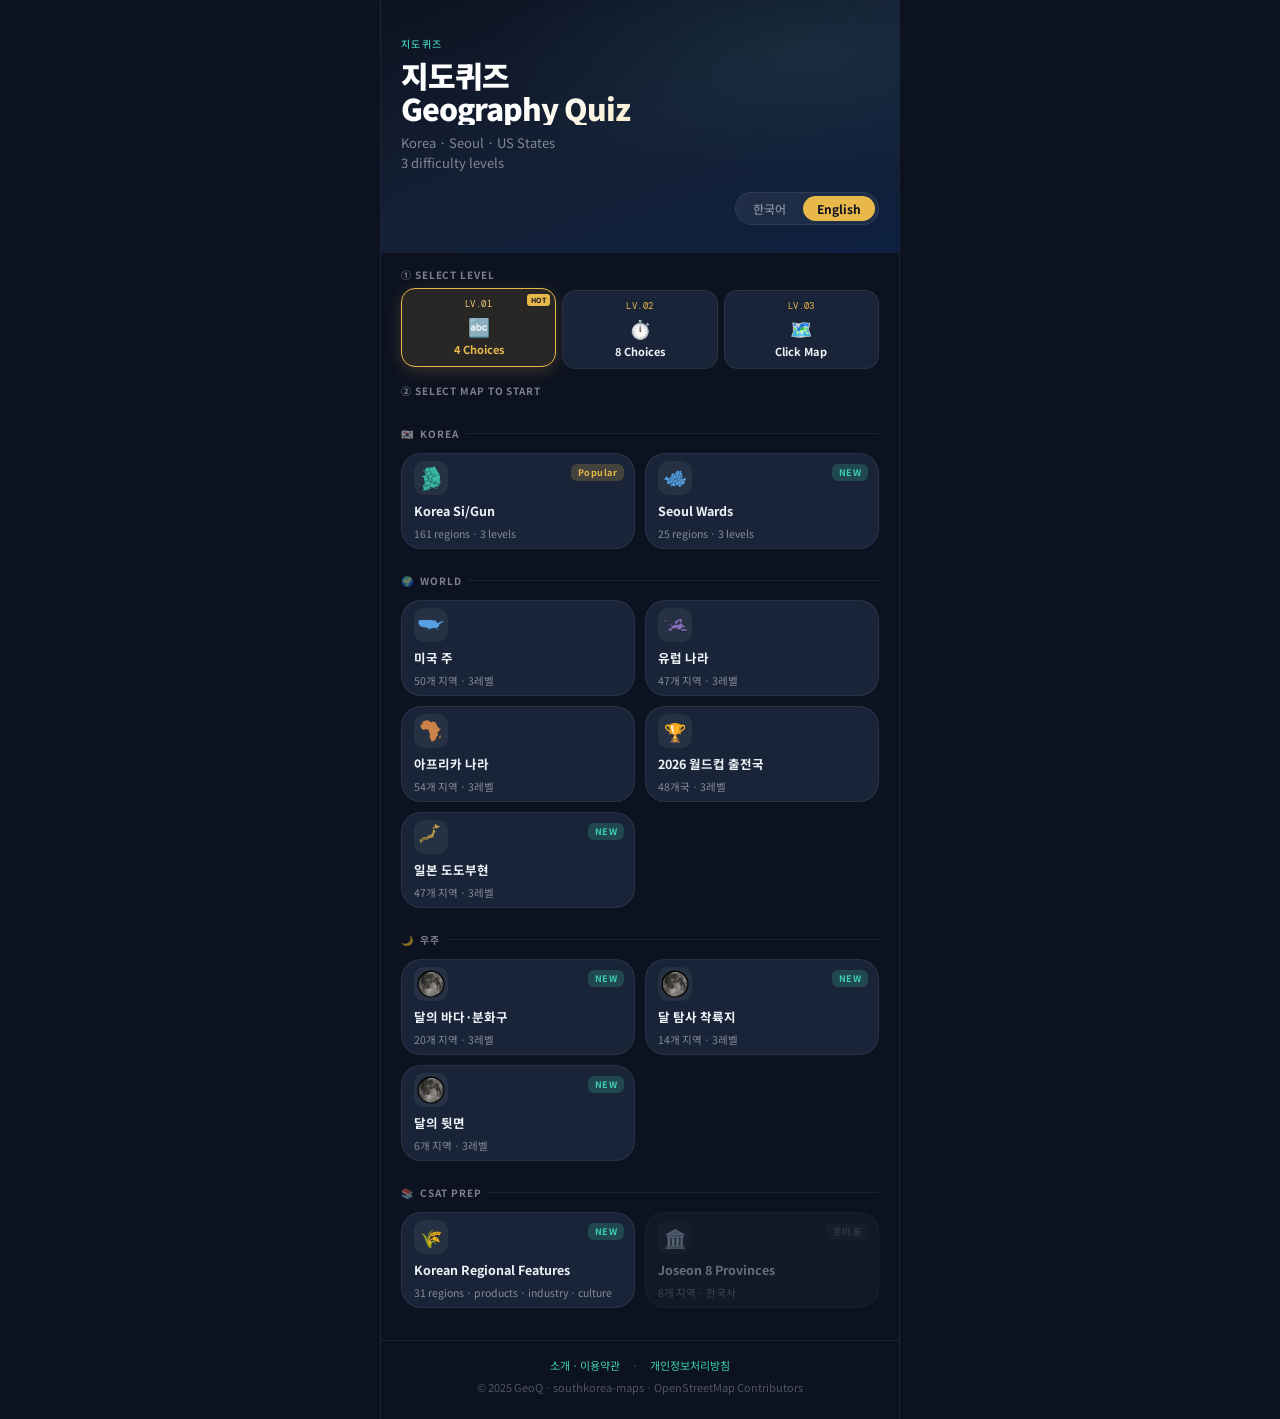
==== index.html @ abab2fe8 "달 뒷면 퀴즈 신규 추가 - NASA LRO 뒷면 정투영 사진(public domain, 180°E 중심) 배경 사용 - 창어 4호·6호 착륙지(뒷면 유일한 성공 착륙 임무) + " ====
<!DOCTYPE html>
<html lang="ko">
<head>
<meta charset="UTF-8">
<!-- Google tag (gtag.js) -->
<script async src="https://www.googletagmanager.com/gtag/js?id=G-GHNJJFEVBD"></script>
<script>
  window.dataLayer = window.dataLayer || [];
  function gtag(){dataLayer.push(arguments);}
  gtag('js', new Date());
  gtag('config', 'G-GHNJJFEVBD');
</script>
<meta name="google-adsense-account" content="ca-pub-9931225061186683">
<meta name="viewport" content="width=device-width,initial-scale=1.0">
<title>지도퀴즈 | 전국 시군·서울·미국·유럽·아프리카</title>
<meta name="description" content="지도 클릭으로 배우는 무료 지리 퀴즈 게임. 수능 한국지리·세계지리 대비, 전국 161개 시군구, 서울 25개 구, 미국 50개 주, 유럽·아프리카 국가를 3가지 레벨로 도전하세요.">
<meta name="keywords" content="지리 퀴즈, 지도 퀴즈, 수능 지리, 한국지리 퀴즈, 세계지리 퀴즈, 시군구 퀴즈, 시군구 위치, 서울 구 퀴즈, 미국 주 퀴즈, 유럽 나라 퀴즈, 아프리카 퀴즈, 지도 게임, 지리 공부, 무료 지리 게임, geography quiz, Korea map quiz, GeoQ">
<meta name="robots" content="index,follow">
<meta name="author" content="GeoQ">
<meta name="theme-color" content="#E8B84B">
<!-- Canonical & hreflang -->
<link rel="canonical" href="https://korean-cityquiz01.pages.dev/">
<link rel="alternate" hreflang="ko" href="https://korean-cityquiz01.pages.dev/">
<link rel="alternate" hreflang="en" href="https://korean-cityquiz01.pages.dev/?lang=en">
<link rel="alternate" hreflang="x-default" href="https://korean-cityquiz01.pages.dev/">
<!-- Open Graph -->
<meta property="og:type" content="website">
<meta property="og:site_name" content="GeoQ">
<meta property="og:title" content="지도퀴즈">
<meta property="og:description" content="수능 지리 대비 무료 지도 퀴즈! 전국 시군구·서울·미국·유럽·아프리카 3가지 레벨. 지도를 클릭하며 재미있게 공부하세요.">
<meta property="og:url" content="https://korean-cityquiz01.pages.dev/">
<meta property="og:image" content="https://korean-cityquiz01.pages.dev/img/og.svg">
<meta property="og:image:width" content="1200">
<meta property="og:image:height" content="630">
<meta property="og:locale" content="ko_KR">
<meta property="og:locale:alternate" content="en_US">
<!-- Twitter Card -->
<meta name="twitter:card" content="summary_large_image">
<meta name="twitter:title" content="지도퀴즈">
<meta name="twitter:description" content="수능 지리 대비 무료 지도 퀴즈! 시군구·서울·미국·유럽·아프리카. 지도 클릭으로 재미있게 공부 🗺️">
<meta name="twitter:image" content="https://korean-cityquiz01.pages.dev/img/og.svg">
<!-- PWA -->
<link rel="manifest" href="/manifest.json">
<link rel="icon" href="/favicon.svg" type="image/svg+xml">
<link rel="apple-touch-icon" href="/img/apple-touch-icon.png">
<!-- Structured Data -->
<script type="application/ld+json">
{
  "@context": "https://schema.org",
  "@type": "WebApplication",
  "name": "지도퀴즈",
  "alternateName": "지오큐",
  "description": "지도를 보며 재미있게 배우는 무료 지리 퀴즈. 전국 161개 시군, 서울 25개 구, 미국 50개 주, 유럽·아프리카 국가를 3가지 레벨로 도전하세요.",
  "url": "https://korean-cityquiz01.pages.dev",
  "applicationCategory": "EducationalApplication",
  "genre": "Geography Quiz",
  "operatingSystem": "All",
  "browserRequirements": "Requires JavaScript",
  "inLanguage": ["ko", "en"],
  "isAccessibleForFree": true,
  "offers": {
    "@type": "Offer",
    "price": "0",
    "priceCurrency": "KRW"
  },
  "author": {
    "@type": "Organization",
    "name": "GeoQ",
    "url": "https://korean-cityquiz01.pages.dev"
  },
  "featureList": [
    "전국 161개 시군 지리 퀴즈",
    "서울 25개 자치구 퀴즈",
    "미국 50개 주 퀴즈",
    "유럽 47개국 퀴즈",
    "아프리카 54개국 퀴즈",
    "3가지 난이도",
    "한국어·영어 지원"
  ]
}
</script>
<script type="application/ld+json">
{
  "@context": "https://schema.org",
  "@type": "FAQPage",
  "mainEntity": [
    {
      "@type": "Question",
      "name": "GeoQ 지리 퀴즈는 무료인가요?",
      "acceptedAnswer": {"@type":"Answer","text":"네, 완전 무료입니다. 회원가입 없이 바로 플레이할 수 있습니다."}
    },
    {
      "@type": "Question",
      "name": "수능 지리 공부에 도움이 되나요?",
      "acceptedAnswer": {"@type":"Answer","text":"네, 전국 시군구 위치, 한국 지역 특성(특산물·산업·문화), 조선 팔도 등 수능 한국지리·세계지리 출제 범위를 퀴즈로 학습할 수 있습니다."}
    },
    {
      "@type": "Question",
      "name": "어떤 지도 퀴즈가 있나요?",
      "acceptedAnswer": {"@type":"Answer","text":"전국 161개 시군구, 서울 25개 자치구, 미국 50개 주, 유럽 47개국, 아프리카 54개국, 2026 FIFA 월드컵 48개국, 일본 47개 도도부현 퀴즈가 있습니다."}
    },
    {
      "@type": "Question",
      "name": "난이도는 어떻게 되나요?",
      "acceptedAnswer": {"@type":"Answer","text":"3가지 레벨이 있습니다. LV1은 보기 4개 선택, LV2는 보기 8개+15초 제한, LV3는 지도를 직접 클릭하는 방식입니다."}
    }
  ]
}
</script>
<link rel="preconnect" href="https://fonts.googleapis.com">
<link rel="preconnect" href="https://fonts.gstatic.com" crossorigin>
<link rel="stylesheet" href="/css/style.css">
<script async src="https://pagead2.googlesyndication.com/pagead/js/adsbygoogle.js?client=ca-pub-9931225061186683" crossorigin="anonymous"></script>
</head>
<body>
<div class="page">

<!-- 히어로 -->
<div class="home-hero">
  <div class="home-hero__eyebrow">지도퀴즈</div>
  <h1 class="home-hero__title" id="ht">지도로 배우는<br>지리 퀴즈</h1>
  <p class="home-hero__sub" id="hs">전국 시군 · 서울 구 · 미국 주<br>3가지 레벨로 도전하세요</p>
  <div class="lang-row">
    <span style="font-size:12px;color:var(--hint);" id="total-plays"></span>
    <div class="lang-toggle">
      <button id="btn-ko" class="active" onclick="setLang('ko')">한국어</button>
      <button id="btn-en" onclick="setLang('en')">English</button>
    </div>
  </div>
</div>

<!-- ① 레벨 선택 (클릭만, 이동 없음) -->
<div class="level-section-label" id="lv-guide">① 레벨 선택</div>
<div class="level-row">
  <div class="level-card hot selected" id="lc1" onclick="selectLevel(1)">
    <div class="level-card__num">LV.01</div>
    <span class="level-card__icon">🔤</span>
    <div class="level-card__name" id="lv1n">보기 4개</div>
  </div>
  <div class="level-card" id="lc2" onclick="selectLevel(2)">
    <div class="level-card__num">LV.02</div>
    <span class="level-card__icon">⏱️</span>
    <div class="level-card__name" id="lv2n">보기 8개</div>
  </div>
  <div class="level-card" id="lc3" onclick="selectLevel(3)">
    <div class="level-card__num">LV.03</div>
    <span class="level-card__icon">🗺️</span>
    <div class="level-card__name" id="lv3n">지도 클릭</div>
  </div>
</div>

<!-- ② 지도 선택 → 바로 시작 -->
<div class="level-section-label" id="map-guide">② 지도 선택 후 시작</div>

<!-- 한국 -->
<div class="home-section">
  <div class="home-section-label">🇰🇷 <span id="sec-ko">한국</span></div>
  <div class="map-grid">
    <div class="map-card" onclick="goQuiz('korea-sigungoo')">
      <div class="map-card__icon" style="padding:3px;">
        <img src="/img/icon-korea.svg" alt="한국 지도" style="width:100%;height:100%;object-fit:contain;">
      </div>
      <div class="map-card__name" id="mn-ks">전국 시군</div>
      <div class="map-card__meta" id="mc-ks">161개 지역 · 3레벨</div>
      <span class="map-card__badge badge-gold" id="mb-ks">인기</span>
    </div>
    <div class="map-card" onclick="goQuiz('korea-seoul')">
      <div class="map-card__icon" style="padding:3px;">
        <img src="/img/icon-seoul.svg" alt="서울 지도" style="width:100%;height:100%;object-fit:contain;">
      </div>
      <div class="map-card__name" id="mn-se">서울 구</div>
      <div class="map-card__meta" id="mc-se">25개 지역 · 3레벨</div>
      <span class="map-card__badge badge-new" id="mb-se">NEW</span>
    </div>
  </div>
</div>

<!-- 세계 -->
<div class="home-section">
  <div class="home-section-label">🌍 <span id="sec-wl">세계</span></div>
  <div class="map-grid">
    <div class="map-card" onclick="goQuiz('us-states')">
      <div class="map-card__icon" style="padding:3px;">
        <img src="/img/icon-us.svg" alt="미국 지도" style="width:100%;height:100%;object-fit:contain;">
      </div>
      <div class="map-card__name" id="mn-us">미국 주</div>
      <div class="map-card__meta" id="mc-us">50개 지역 · 3레벨</div>
    </div>
    <div class="map-card" onclick="goQuiz('europe')">
      <div class="map-card__icon" style="padding:3px;">
        <img src="/img/icon-europe.svg" alt="유럽 지도" style="width:100%;height:100%;object-fit:contain;">
      </div>
      <div class="map-card__name" id="mn-eu">유럽 나라</div>
      <div class="map-card__meta" id="mc-eu">47개 지역 · 3레벨</div>
    </div>
    <div class="map-card" onclick="goQuiz('africa')">
      <div class="map-card__icon" style="padding:3px;">
        <img src="/img/icon-africa.svg" alt="아프리카 지도" style="width:100%;height:100%;object-fit:contain;">
      </div>
      <div class="map-card__name" id="mn-af">아프리카 나라</div>
      <div class="map-card__meta" id="mc-af">54개 지역 · 3레벨</div>
    </div>
    <div class="map-card" onclick="goQuiz('worldcup2026')">
      <div class="map-card__icon">🏆</div>
      <div class="map-card__name" id="mn-wc">2026 월드컵 출전국</div>
      <div class="map-card__meta" id="mc-wc">48개국 · 3레벨</div>
    </div>
    <div class="map-card" onclick="goQuiz('japan')">
      <div class="map-card__icon" style="padding:3px;">
        <img src="/img/icon-japan.svg" alt="일본 지도" style="width:100%;height:100%;object-fit:contain;">
      </div>
      <div class="map-card__name" id="mn-jp">일본 도도부현</div>
      <div class="map-card__meta" id="mc-jp">47개 지역 · 3레벨</div>
      <span class="map-card__badge badge-new" id="mb-jp">NEW</span>
    </div>
  </div>
</div>

<!-- 우주 -->
<div class="home-section">
  <div class="home-section-label">🌙 <span id="sec-sp">우주</span></div>
  <div class="map-grid">
    <div class="map-card" onclick="goQuiz('moon')">
      <div class="map-card__icon" style="padding:3px;">
        <img src="/img/icon-moon.svg" alt="달 지도" style="width:100%;height:100%;object-fit:contain;">
      </div>
      <div class="map-card__name" id="mn-mo">달의 바다·분화구</div>
      <div class="map-card__meta" id="mc-mo">20개 지역 · 3레벨</div>
      <span class="map-card__badge badge-new" id="mb-mo">NEW</span>
    </div>
    <div class="map-card" onclick="goQuiz('moon-landing')">
      <div class="map-card__icon" style="padding:3px;">
        <img src="/img/icon-moon.svg" alt="달 착륙지" style="width:100%;height:100%;object-fit:contain;">
      </div>
      <div class="map-card__name" id="mn-ml">달 탐사 착륙지</div>
      <div class="map-card__meta" id="mc-ml">14개 지역 · 3레벨</div>
      <span class="map-card__badge badge-new" id="mb-ml">NEW</span>
    </div>
    <div class="map-card" onclick="goQuiz('moon-farside')">
      <div class="map-card__icon" style="padding:3px;">
        <img src="/img/icon-moon.svg" alt="달 뒷면" style="width:100%;height:100%;object-fit:contain;">
      </div>
      <div class="map-card__name" id="mn-mf">달의 뒷면</div>
      <div class="map-card__meta" id="mc-mf">6개 지역 · 3레벨</div>
      <span class="map-card__badge badge-new" id="mb-mf">NEW</span>
    </div>
  </div>
</div>

<!-- 수능 -->
<div class="home-section" style="padding-bottom:32px;">
  <div class="home-section-label">📚 <span id="sec-su">수능</span></div>
  <div class="map-grid">
    <div class="map-card" onclick="goQuiz('korea-specialty')">
      <div class="map-card__icon">🌾</div>
      <div class="map-card__name" id="mn-sp">한국 지역 특성</div>
      <div class="map-card__meta" id="mc-sp">31개 지역 · 특산물·산업·문화</div>
      <span class="map-card__badge badge-new" id="mb-sp">NEW</span>
    </div>
    <div class="map-card disabled">
      <div class="map-card__icon">🏛️</div>
      <div class="map-card__name" id="mn-su2">조선 팔도</div>
      <div class="map-card__meta">8개 지역 · 한국사</div>
      <span class="map-card__badge badge-soon">준비 중</span>
    </div>
  </div>
</div>

<footer style="text-align:center;padding:16px 16px 24px;font-size:11px;color:var(--hint);border-top:1px solid var(--border);display:flex;flex-direction:column;gap:6px;align-items:center;">
  <div style="display:flex;gap:12px;">
    <a href="/about" style="color:var(--teal);">소개 · 이용약관</a>
    <span>·</span>
    <a href="/privacy" style="color:var(--teal);">개인정보처리방침</a>
  </div>
  <div>© 2025 GeoQ · southkorea-maps · OpenStreetMap Contributors</div>
</footer>

</div><!-- .page -->

<script src="/js/i18n.js"></script>
<script>
// Service Worker 등록
if('serviceWorker' in navigator){
  window.addEventListener('load',()=>navigator.serviceWorker.register('/sw.js').catch(()=>{}));
}

function setLang(l){localStorage.setItem('qlang',l);location.reload();}

/* ── 레벨 선택 ── */
let _lv = parseInt(localStorage.getItem('home_lv') || '1');

function selectLevel(lv){
  _lv = lv;
  localStorage.setItem('home_lv', lv);
  [1,2,3].forEach(n => document.getElementById('lc'+n).classList.toggle('selected', n===lv));
}

function goQuiz(mapId){
  location.href = `/quiz?map=${mapId}&level=${_lv}`;
}

/* ── 초기화 ── */
(async()=>{
  // 선택된 레벨 복원
  selectLevel(_lv);

  const lang=localStorage.getItem('qlang')||(navigator.language?.startsWith('ko')?'ko':'en');
  const isKo=lang==='ko';
  document.getElementById('btn-ko').classList.toggle('active',isKo);
  document.getElementById('btn-en').classList.toggle('active',!isKo);
  document.documentElement.lang=lang;

  // 누적 플레이 수 (로컬 카운트)
  const plays=parseInt(localStorage.getItem('total_plays')||'0');
  const plEl=document.getElementById('total-plays');
  if(plays>0&&plEl) plEl.textContent=isKo?`누적 ${plays.toLocaleString()}회 플레이`:`${plays.toLocaleString()} plays`;

  if(!isKo){
    document.getElementById('ht').innerHTML='지도퀴즈<br>Geography Quiz';
    document.getElementById('hs').innerHTML='Korea · Seoul · US States<br>3 difficulty levels';
    document.getElementById('lv-guide').textContent='① Select Level';
    document.getElementById('map-guide').textContent='② Select Map to Start';
    document.getElementById('lv1n').textContent='4 Choices';
    document.getElementById('lv2n').textContent='8 Choices';
    document.getElementById('lv3n').textContent='Click Map';
    document.getElementById('sec-ko').textContent='Korea';
    document.getElementById('sec-wl').textContent='World';
    document.getElementById('sec-su').textContent='CSAT Prep';
    document.getElementById('mn-ks').textContent='Korea Si/Gun';
    document.getElementById('mc-ks').textContent='161 regions · 3 levels';
    document.getElementById('mb-ks').textContent='Popular';
    document.getElementById('mn-se').textContent='Seoul Wards';
    document.getElementById('mc-se').textContent='25 regions · 3 levels';
    document.getElementById('mn-sp').textContent='Korean Regional Features';
    document.getElementById('mc-sp').textContent='31 regions · products · industry · culture';
    document.getElementById('mn-su2').textContent='Joseon 8 Provinces';
    document.getElementById('mn-su3').textContent='Periodic Table';
    document.getElementById('mn-su4').textContent='Three Kingdoms';
    document.getElementById('mn-us').textContent='US States';
    document.getElementById('mc-us').textContent='50 regions · 3 levels';
    document.getElementById('mn-eu').textContent='European Countries';
    document.getElementById('mc-eu').textContent='47 countries · 3 levels';
    document.getElementById('mn-af').textContent='African Countries';
    document.getElementById('mc-af').textContent='54 countries · 3 levels';
    document.getElementById('mn-wc').textContent='2026 World Cup Nations';
    document.getElementById('mc-wc').textContent='48 nations · 3 levels';
    document.getElementById('mn-jp').textContent='Japan Prefectures';
    document.getElementById('mc-jp').textContent='47 regions · 3 levels';
    document.getElementById('sec-sp').textContent='Space';
    document.getElementById('mn-mo').textContent='Moon Seas & Craters';
    document.getElementById('mc-mo').textContent='20 regions · 3 levels';
    document.getElementById('mn-ml').textContent='Moon Landing Sites';
    document.getElementById('mc-ml').textContent='14 sites · 3 levels';
    document.getElementById('mn-mf').textContent='Moon Far Side';
    document.getElementById('mc-mf').textContent='6 regions · 3 levels';
    document.querySelectorAll('.badge-soon').forEach(e=>e.textContent='Soon');
  }
})();
</script>
</body>
</html>
---- css/style.css ----
@import url('https://fonts.googleapis.com/css2?family=Noto+Sans+KR:wght@400;500;700;900&family=DM+Mono:wght@400;500&display=swap');

/* ── 토큰 ── */
:root {
  --ink:    #0C1220;
  --ink2:   #1A2438;
  --ink3:   #243044;
  --border: rgba(255,255,255,0.07);
  --border2:rgba(255,255,255,0.13);

  --paper:  #F5F2EB;
  --paper2: #EDE9DF;

  --gold:   #E8B84B;
  --gold2:  #F5D078;
  --teal:   #3ECFB2;
  --coral:  #FF6B6B;
  --sky:    #60B4FF;

  --text:   #EDF2F7;
  --muted:  rgba(237,242,247,0.5);
  --hint:   rgba(237,242,247,0.3);

  --r-sm: 8px;
  --r-md: 14px;
  --r-lg: 20px;
  --r-xl: 28px;

  --font: 'Noto Sans KR', sans-serif;
  --mono: 'DM Mono', monospace;
  --ease: cubic-bezier(0.22,1,0.36,1);
}

*,*::before,*::after{box-sizing:border-box;margin:0;padding:0;}
html{font-size:16px;-webkit-font-smoothing:antialiased;}
body{font-family:var(--font);background:var(--ink);color:var(--text);min-height:100dvh;overflow-x:hidden;}
a{color:inherit;text-decoration:none;}
button{font-family:inherit;cursor:pointer;border:none;background:none;}
input{font-family:inherit;}

/* ── 스크롤바 ── */
::-webkit-scrollbar{width:4px;}
::-webkit-scrollbar-track{background:var(--ink2);}
::-webkit-scrollbar-thumb{background:var(--border2);border-radius:2px;}

/* ── 애니메이션 ── */
@keyframes fadeUp   {from{opacity:0;transform:translateY(16px)}to{opacity:1;transform:translateY(0)}}
@keyframes fadeIn   {from{opacity:0}to{opacity:1}}
@keyframes scaleIn  {from{opacity:0;transform:scale(.88)}to{opacity:1;transform:scale(1)}}
@keyframes shimmer  {0%{background-position:200% 0}100%{background-position:-200% 0}}
@keyframes pulse    {0%,100%{filter:drop-shadow(0 0 4px rgba(232,184,75,.35))}50%{filter:drop-shadow(0 0 14px rgba(232,184,75,.7))}}
@keyframes timerPulse{0%,100%{transform:scale(1)}50%{transform:scale(1.1)}}
@keyframes ripple   {to{transform:scale(3);opacity:0}}
@keyframes slideDown{from{opacity:0;transform:translateY(-8px)}to{opacity:1;transform:translateY(0)}}
@keyframes bounce   {0%,100%{transform:translateY(0)}40%{transform:translateY(-6px)}70%{transform:translateY(-2px)}}

.fade-up  {animation:fadeUp  .38s var(--ease) both;}
.scale-in {animation:scaleIn .32s var(--ease) both;}

/* ── 스켈레톤 ── */
.skeleton{
  background:linear-gradient(90deg,var(--ink2) 25%,var(--ink3) 50%,var(--ink2) 75%);
  background-size:200% 100%;
  animation:shimmer 1.5s infinite;
  border-radius:var(--r-md);
}

/* ── 페이지 wrapper ── */
.page{max-width:520px;margin:0 auto;min-height:100dvh;display:flex;flex-direction:column;position:relative;}
/* 게임 화면만 더 넓게 (520 × 1.1 = 572px) */
.quiz-page{max-width:570px !important;}
.result-page{max-width:570px !important;}

/* ════════════════════════════
   HOME
════════════════════════════ */
.home-hero{
  padding:36px 20px 28px;
  background:linear-gradient(160deg,#0C1220 0%,#152035 50%,#0D2040 100%);
  position:relative;overflow:hidden;
}
.home-hero::before{
  content:'';position:absolute;inset:0;
  background:radial-gradient(ellipse 60% 50% at 80% 20%,rgba(62,207,178,.08),transparent);
  pointer-events:none;
}
.home-hero__eyebrow{
  font-size:10px;letter-spacing:.14em;text-transform:uppercase;
  color:var(--teal);font-weight:500;margin-bottom:8px;
}
.home-hero__title{
  font-size:30px;font-weight:900;letter-spacing:-1px;line-height:1.1;
  background:linear-gradient(135deg,#fff 30%,var(--gold2));
  -webkit-background-clip:text;-webkit-text-fill-color:transparent;background-clip:text;
  margin-bottom:8px;
}
.home-hero__sub{font-size:13px;color:var(--muted);line-height:1.5;}

.lang-row{display:flex;align-items:center;justify-content:space-between;margin-top:20px;}
.lang-toggle{display:flex;gap:3px;background:rgba(255,255,255,.06);border:1px solid var(--border);border-radius:20px;padding:3px;}
.lang-toggle button{
  padding:4px 14px;border-radius:16px;font-size:12px;font-weight:500;
  color:var(--muted);transition:all .2s;
}
.lang-toggle button.active{background:var(--gold);color:var(--ink);font-weight:700;}

/* 레벨·지도 선택 안내 레이블 */
.level-section-label{
  font-size:10px;font-weight:700;letter-spacing:.09em;text-transform:uppercase;
  color:var(--muted);padding:14px 20px 4px;
}

/* 레벨 카드 row */
.level-row{display:grid;grid-template-columns:repeat(3,1fr);gap:6px;padding:4px 20px 0;}
.level-card{
  background:var(--ink2);border:1px solid var(--border);border-radius:var(--r-md);
  padding:9px 8px;text-align:center;cursor:pointer;
  transition:all .22s var(--ease);text-decoration:none;color:inherit;
  position:relative;overflow:hidden;
}
.level-card:hover{border-color:var(--border2);transform:translateY(-2px);}
.level-card.hot{border-color:rgba(232,184,75,.2);}
.level-card.hot::after{
  content:'HOT';position:absolute;top:5px;right:5px;
  font-size:7px;font-weight:700;letter-spacing:.06em;
  background:var(--gold);color:var(--ink);
  padding:1px 4px;border-radius:3px;
}
/* 선택된 레벨 */
.level-card.selected{
  border-color:var(--gold)!important;
  background:rgba(232,184,75,.12);
  transform:translateY(-2px);
  box-shadow:0 4px 16px rgba(232,184,75,.2);
}
.level-card.selected .level-card__name{color:var(--gold);}
.level-card.selected .level-card__num{color:var(--gold2);}

.level-card__num{font-family:var(--mono);font-size:9px;color:var(--gold);letter-spacing:.05em;margin-bottom:3px;}
.level-card__icon{font-size:18px;margin-bottom:2px;display:block;}
.level-card__name{font-size:11px;font-weight:700;color:var(--text);}
.level-card__desc{display:none;}

/* 섹션 */
.home-section{padding:24px 20px 0;}
.home-section-label{
  font-size:10px;font-weight:700;letter-spacing:.1em;text-transform:uppercase;
  color:var(--muted);margin-bottom:12px;display:flex;align-items:center;gap:6px;
}
.home-section-label::after{content:'';flex:1;height:1px;background:var(--border);}

/* 지도 그리드 */
.map-grid{display:grid;grid-template-columns:1fr 1fr;gap:10px;}
.map-card{
  background:var(--ink2);border:1px solid var(--border);border-radius:var(--r-lg);
  padding:12px;cursor:pointer;transition:all .22s var(--ease);
  text-decoration:none;color:inherit;display:flex;flex-direction:column;gap:6px;
  justify-content:center;height:96px;
  position:relative;overflow:hidden;
}
.map-card::before{
  content:'';position:absolute;inset:0;opacity:0;
  background:linear-gradient(135deg,rgba(232,184,75,.06),transparent);
  transition:opacity .22s;
}
.map-card:hover{border-color:rgba(232,184,75,.3);transform:translateY(-3px);box-shadow:0 8px 32px rgba(0,0,0,.3);}
.map-card:hover::before{opacity:1;}
.map-card:active{transform:scale(.98);}
.map-card.disabled{opacity:.4;cursor:not-allowed;pointer-events:none;}
.map-card__icon{
  width:34px;height:34px;border-radius:10px;flex-shrink:0;
  display:flex;align-items:center;justify-content:center;font-size:18px;
  background:rgba(255,255,255,.06);
}
.map-card__name{font-size:12.5px;font-weight:700;color:var(--text);}
.map-card__meta{font-size:10.5px;color:var(--muted);}
.map-card__badge{
  position:absolute;top:10px;right:10px;
  display:inline-block;font-size:9px;font-weight:700;letter-spacing:.05em;
  padding:2px 7px;border-radius:6px;width:fit-content;
}
.badge-gold{background:rgba(232,184,75,.2);color:var(--gold);}
.badge-soon{background:rgba(255,255,255,.06);color:var(--hint);}
.badge-new {background:rgba(62,207,178,.2);color:var(--teal);}

/* 챌린지 배너 */
.challenge-banner{
  margin:16px 20px 0;
  background:linear-gradient(135deg,var(--ink3),#1a3050);
  border:1px solid rgba(62,207,178,.2);
  border-radius:var(--r-lg);padding:16px;
  display:flex;align-items:center;gap:14px;cursor:pointer;
  transition:all .22s var(--ease);text-decoration:none;color:inherit;
}
.challenge-banner:hover{border-color:rgba(62,207,178,.4);transform:translateY(-2px);}
.challenge-banner__icon{font-size:28px;flex-shrink:0;}
.challenge-banner__title{font-size:14px;font-weight:700;color:var(--text);}
.challenge-banner__sub{font-size:11px;color:var(--muted);margin-top:2px;}
.challenge-banner__arrow{margin-left:auto;color:var(--teal);font-size:18px;flex-shrink:0;}

/* 통계 바 */
.stats-row{
  display:grid;grid-template-columns:repeat(3,1fr);gap:1px;
  background:var(--border);border-radius:var(--r-md);overflow:hidden;
  margin:16px 20px 0;
}
.stat-cell{background:var(--ink2);padding:14px 8px;text-align:center;}
.stat-cell__num{font-family:var(--mono);font-size:20px;font-weight:500;color:var(--gold);}
.stat-cell__label{font-size:10px;color:var(--muted);margin-top:2px;}

/* ════════════════════════════
   QUIZ
════════════════════════════ */
.quiz-page{max-width:480px;margin:0 auto;min-height:100dvh;display:flex;flex-direction:column;}

/* 헤더 */
.quiz-header{
  background:var(--ink2);border-bottom:1px solid var(--border);
  padding:7px 14px 8px;position:sticky;top:0;z-index:20;
}
.quiz-header__row1{display:flex;align-items:center;gap:10px;margin-bottom:5px;}
.back-btn{
  width:32px;height:32px;border-radius:50%;
  background:rgba(255,255,255,.06);border:1px solid var(--border);
  display:flex;align-items:center;justify-content:center;
  color:var(--text);font-size:17px;transition:all .18s;flex-shrink:0;
}
.back-btn:hover{background:rgba(255,255,255,.12);}
.quiz-header__info{flex:1;min-width:0;}
.quiz-header__map{font-size:10px;color:var(--muted);font-weight:500;letter-spacing:.04em;}
.quiz-header__lv {font-size:14px;font-weight:900;color:var(--text);letter-spacing:-.3px;line-height:1.2;}

/* 진행바 */
.progress-area{display:flex;align-items:center;gap:8px;}
.progress-bar{flex:1;height:3px;background:rgba(255,255,255,.1);border-radius:2px;overflow:hidden;}
.progress-fill{height:100%;background:linear-gradient(90deg,var(--teal),var(--gold));border-radius:2px;transition:width .5s var(--ease);}
.progress-label{font-family:var(--mono);font-size:10px;color:var(--muted);white-space:nowrap;}
.score-display{font-family:var(--mono);font-size:11px;font-weight:500;color:var(--gold);white-space:nowrap;min-width:36px;text-align:right;}

/* ── 타이머 링 ── */
.timer-wrap{position:relative;width:38px;height:38px;flex-shrink:0;display:none;}
.timer-wrap.show{display:block;}
.timer-wrap svg{position:absolute;inset:0;transform:rotate(-90deg);}
.timer-bg{fill:none;stroke:rgba(255,255,255,.08);stroke-width:3;}
.timer-arc{fill:none;stroke:var(--teal);stroke-width:3;stroke-linecap:round;stroke-dasharray:125.66;transition:stroke-dashoffset .9s linear,stroke .3s;}
.timer-num{
  position:absolute;inset:0;display:flex;align-items:center;justify-content:center;
  font-family:var(--mono);font-size:12px;font-weight:500;color:var(--teal);
}
.timer-wrap.urgent .timer-arc{stroke:var(--coral);}
.timer-wrap.urgent .timer-num{color:var(--coral);animation:timerPulse .5s ease-in-out infinite;}

/* ── 지도 영역 ── */
.map-wrap{
  flex-shrink:0;position:relative;
  background:linear-gradient(160deg,#0e1a2e,#131f35);
  border-bottom:1px solid var(--border);
}
#map-container{
  width:100%;height:44vw;max-height:300px;min-height:200px;
  position:relative;overflow:hidden;
}
@media(max-width:480px){
  #map-container{height:clamp(220px,42vh,320px);}
}
#map-skeleton{position:absolute;inset:0;z-index:2;}
#map-container svg{width:100%;height:100%;display:block;opacity:0;transition:opacity .4s;}
/* viewBox animated via JS requestAnimationFrame */
#map-container svg.loaded{opacity:1;}
/* 지도 path */
#map-container path{
  fill:rgba(255,255,255,.04);stroke:rgba(255,255,255,.12);stroke-width:.5;
  transition:fill .25s,stroke .15s;vector-effect:non-scaling-stroke;
}
/* ── 도별 배경색 (data-grp = GeoJSON code prefix) ── */
#map-container path[data-grp="31"]{fill:rgba(74,144,217,.28);}   /* 경기도 */
#map-container path[data-grp="32"]{fill:rgba(87,168,107,.30);}   /* 강원도 */
#map-container path[data-grp="33"]{fill:rgba(157,120,212,.28);}  /* 충청북도 */
#map-container path[data-grp="34"]{fill:rgba(212,160,48,.28);}   /* 충청남도 */
#map-container path[data-grp="35"]{fill:rgba(217,110,58,.28);}   /* 전라북도 */
#map-container path[data-grp="36"]{fill:rgba(62,189,189,.28);}   /* 전라남도 */
#map-container path[data-grp="37"]{fill:rgba(176,120,64,.30);}   /* 경상북도 */
#map-container path[data-grp="38"]{fill:rgba(123,176,80,.28);}   /* 경상남도 */
#map-container path[data-grp="39"]{fill:rgba(96,180,255,.32);}   /* 제주도 */
#map-container path[data-grp="21"]{fill:rgba(224,96,144,.30);}   /* 부산 군 */
#map-container path[data-grp="22"]{fill:rgba(144,96,200,.30);}   /* 대구 군 */
#map-container path[data-grp="23"]{fill:rgba(112,168,216,.28);}  /* 인천 군 */
#map-container path[data-grp="26"]{fill:rgba(216,128,80,.30);}   /* 울산 군 */
#map-container path[data-grp="29"]{fill:rgba(168,200,56,.30);}   /* 세종 */
/* ── 도 경계선 오버레이 ── */
#prov-borders path{
  fill:none;stroke:rgba(255,255,255,.55);stroke-width:1.6;
  stroke-linejoin:round;vector-effect:non-scaling-stroke;pointer-events:none;
}
#map-container path.active{
  fill:var(--gold);stroke:var(--gold2);stroke-width:1.5;
  animation:pulse 2s ease-in-out infinite;
}
#map-container path.correct{fill:#3ECFB2;stroke:#2BA890;stroke-width:1.2;animation:none;filter:none;}
#map-container path.wrong  {fill:var(--coral);stroke:#cc4444;stroke-width:1.2;animation:none;filter:none;}
#map-container path.solved {fill:rgba(62,207,178,.2);stroke:rgba(62,207,178,.3);animation:none;filter:none;}
/* 세계 지도 path — 기본 fill (상태 클래스·data-grp 없는 path만) */
#map-container svg:not([viewBox="0 0 680 800"]) path:not(.active):not(.correct):not(.wrong):not(.solved):not([data-grp]){fill:rgba(255,255,255,.07);}

/* ── 서울 구 ── */
#map-container path[data-grp="서울"]{fill:rgba(224,96,144,.25);}

/* ── 미국 Census 권역 ── */
#map-container path[data-grp="US-NE"]{fill:rgba(74,144,217,.26);}   /* 북동부 */
#map-container path[data-grp="US-MW"]{fill:rgba(87,168,107,.28);}   /* 중서부 */
#map-container path[data-grp="US-SO"]{fill:rgba(212,160,48,.26);}   /* 남부   */
#map-container path[data-grp="US-WE"]{fill:rgba(157,120,212,.26);}  /* 서부   */

/* ── 유럽 소권역 ── */
#map-container path[data-grp="EU-N"]{fill:rgba(74,144,217,.24);}    /* 북유럽 */
#map-container path[data-grp="EU-W"]{fill:rgba(62,189,189,.24);}    /* 서유럽 */
#map-container path[data-grp="EU-S"]{fill:rgba(212,160,48,.24);}    /* 남유럽 */
#map-container path[data-grp="EU-E"]{fill:rgba(157,120,212,.24);}   /* 동유럽 */

/* ── 아프리카 소권역 ── */
#map-container path[data-grp="AF-N"]{fill:rgba(212,160,48,.24);}    /* 북아프리카 */
#map-container path[data-grp="AF-W"]{fill:rgba(87,168,107,.24);}    /* 서아프리카 */
#map-container path[data-grp="AF-C"]{fill:rgba(217,110,58,.24);}    /* 중앙아프리카 */
#map-container path[data-grp="AF-E"]{fill:rgba(74,144,217,.24);}    /* 동아프리카 */
#map-container path[data-grp="AF-S"]{fill:rgba(157,120,212,.24);}   /* 남아프리카 */

/* ── 달 지도(실사 배경) ── */
/* Level 1·2(객관식): 평소엔 아주 옅게 전체 윤곽만, 정답은 .active로 강조 */
#map-container path[data-grp="MARE"]:not(.active):not(.correct):not(.wrong):not(.solved){fill:rgba(74,144,217,.03);stroke:rgba(140,190,255,.28);stroke-width:1;transition:fill .15s,stroke .15s;}
#map-container path[data-grp="CRATER"]:not(.active):not(.correct):not(.wrong):not(.solved){fill:rgba(232,184,75,.04);stroke:rgba(255,214,120,.32);stroke-width:1;transition:fill .15s,stroke .15s;}
#map-container path[data-grp="SITE"]:not(.active):not(.correct):not(.wrong):not(.solved){fill:rgba(224,96,144,.10);stroke:rgba(255,150,190,.5);stroke-width:1;transition:fill .15s,stroke .15s;}
/* Level 3(지도 클릭): 터치 환경엔 hover가 없으므로 좀 더 또렷한 경계선을 표시 */
body.lv3 #map-container path[data-grp="MARE"]:not(.active):not(.correct):not(.wrong):not(.solved){fill:rgba(74,144,217,.06);stroke:rgba(140,190,255,.5);}
body.lv3 #map-container path[data-grp="CRATER"]:not(.active):not(.correct):not(.wrong):not(.solved){fill:rgba(232,184,75,.08);stroke:rgba(255,214,120,.6);}
body.lv3 #map-container path[data-grp="SITE"]:not(.active):not(.correct):not(.wrong):not(.solved){fill:rgba(224,96,144,.18);stroke:rgba(255,150,190,.75);}
body.lv3 #map-container path[data-grp="MARE"]:not(.active):not(.correct):not(.wrong):not(.solved):hover{fill:rgba(74,144,217,.22);stroke:rgba(140,190,255,.8);}
body.lv3 #map-container path[data-grp="CRATER"]:not(.active):not(.correct):not(.wrong):not(.solved):hover{fill:rgba(232,184,75,.24);stroke:rgba(255,214,120,.85);}
body.lv3 #map-container path[data-grp="SITE"]:not(.active):not(.correct):not(.wrong):not(.solved):hover{fill:rgba(224,96,144,.35);stroke:rgba(255,150,190,.95);}
/* 정답/오답 강조도 사진이 비치도록 반투명(다른 지도는 불투명 벡터라 상관없지만 달은 실사라 가려짐) */
#map-container path[data-grp="MARE"].active,
#map-container path[data-grp="CRATER"].active,
#map-container path[data-grp="SITE"].active{fill:rgba(232,184,75,.32)!important;stroke:var(--gold2);stroke-width:1.5;}
#map-container path[data-grp="MARE"].correct,
#map-container path[data-grp="CRATER"].correct,
#map-container path[data-grp="SITE"].correct{fill:rgba(62,207,178,.32)!important;stroke:#2BA890;}
#map-container path[data-grp="MARE"].wrong,
#map-container path[data-grp="CRATER"].wrong,
#map-container path[data-grp="SITE"].wrong{fill:rgba(255,107,107,.32)!important;stroke:#cc4444;}

/* ── 일본 8개 지방(地方) ── */
#map-container path[data-grp="HOKKAIDO"]{fill:rgba(74,144,217,.30);}  /* 홋카이도 */
#map-container path[data-grp="TOHOKU"]  {fill:rgba(87,168,107,.28);}  /* 도호쿠 */
#map-container path[data-grp="KANTO"]   {fill:rgba(157,120,212,.28);} /* 간토 */
#map-container path[data-grp="CHUBU"]   {fill:rgba(212,160,48,.28);}  /* 주부 */
#map-container path[data-grp="KINKI"]   {fill:rgba(217,110,58,.28);}  /* 긴키(간사이) */
#map-container path[data-grp="CHUGOKU"] {fill:rgba(62,189,189,.28);}  /* 주고쿠 */
#map-container path[data-grp="SHIKOKU"] {fill:rgba(224,96,144,.28);}  /* 시코쿠 */
#map-container path[data-grp="KYUSHU"]  {fill:rgba(176,120,64,.30);}  /* 규슈·오키나와 */

/* ── 월드컵 지도 ── */
/* 배경 국가 (비출전국) */
#map-container #bg-countries path{
  fill:rgba(255,255,255,.03);stroke:rgba(255,255,255,.07);stroke-width:.4;
}
/* 대륙별 출전국 색상 */
#map-container path[data-grp="UEFA"]    {fill:rgba(96,180,255,.22);}   /* 유럽 */
#map-container path[data-grp="CONMEBOL"]{fill:rgba(62,189,189,.24);}   /* 남미 */
#map-container path[data-grp="CONCACAF"]{fill:rgba(123,176,80,.24);}   /* 북중미 */
#map-container path[data-grp="CAF"]     {fill:rgba(217,110,58,.24);}   /* 아프리카 */
#map-container path[data-grp="AFC"]     {fill:rgba(212,160,48,.26);}   /* 아시아 */
#map-container path[data-grp="OFC"]     {fill:rgba(157,120,212,.24);}  /* 오세아니아 */

/* Level3 */
body.lv3 #map-container path{cursor:crosshair;}
body.lv3 #map-container path:hover{fill:rgba(232,184,75,.18);stroke:var(--gold);}
/* 툴팁 */
.map-tip{
  position:absolute;background:var(--ink);border:1px solid var(--border2);
  color:var(--text);font-size:12px;font-weight:500;
  padding:4px 10px;border-radius:var(--r-sm);pointer-events:none;
  z-index:10;white-space:nowrap;opacity:0;transition:opacity .15s;
  transform:translate(-50%,-110%);
}
.map-tip.show{opacity:1;}

/* ── 퀴즈 패널 ── */
.quiz-panel{flex:1;padding:10px 14px 8px;display:flex;flex-direction:column;gap:8px;}
.question-text{
  font-size:14px;font-weight:700;color:var(--text);line-height:1.4;
  padding:8px 12px;background:rgba(255,255,255,.03);
  border:1px solid var(--border);border-radius:var(--r-md);
}
.question-text strong{color:var(--gold);font-size:15px;}

/* 힌트 */
.hint-row{display:flex;align-items:center;gap:8px;}
.hint-btn{
  display:inline-flex;align-items:center;gap:4px;
  padding:4px 11px;border-radius:20px;
  border:1px solid var(--border2);background:rgba(255,255,255,.04);
  font-size:11px;color:var(--muted);transition:all .18s;
}
.hint-btn:hover:not(:disabled){
  border-color:rgba(232,184,75,.4);color:var(--gold);background:rgba(232,184,75,.06);
}
.hint-btn:disabled{opacity:.35;cursor:not-allowed;}
.hint-cost{color:var(--gold);font-weight:600;}
.hint-count{color:var(--hint);font-size:10px;}
.hint-box{
  background:rgba(232,184,75,.07);border:1px solid rgba(232,184,75,.2);
  border-radius:var(--r-md);padding:7px 12px;font-size:12px;color:var(--gold2);
  display:none;animation:slideDown .2s var(--ease);line-height:1.5;
}
.hint-box.show{display:block;}

/* Level3 안내 */
.lv3-guide{
  background:rgba(62,207,178,.06);border:1px solid rgba(62,207,178,.2);
  border-radius:var(--r-md);padding:7px 12px;
  font-size:12px;color:var(--teal);font-weight:500;text-align:center;
  display:none;
}
.lv3-guide.show{display:block;}

/* 선택지 */
.choices{display:grid;grid-template-columns:1fr 1fr;gap:6px;}
.choice{
  padding:10px 10px;border-radius:var(--r-md);text-align:left;
  border:1px solid var(--border);background:rgba(255,255,255,.04);
  font-size:13px;font-weight:600;color:var(--text);
  transition:all .18s var(--ease);position:relative;overflow:hidden;
  line-height:1.3;
}
.choice::after{
  content:'';position:absolute;inset:0;background:var(--gold);
  transform:scale(0);border-radius:50%;opacity:0;
  transition:transform .5s,opacity .5s;
}
.choice:hover:not(:disabled){
  border-color:rgba(232,184,75,.3);background:rgba(232,184,75,.07);
  color:var(--gold2);transform:translateY(-1px);
}
.choice:active:not(:disabled){transform:scale(.97);}
.choice.correct{border-color:var(--teal)!important;background:rgba(62,207,178,.12)!important;color:var(--teal)!important;}
.choice.wrong  {border-color:var(--coral)!important;background:rgba(255,107,107,.1)!important;color:var(--coral)!important;}
.choice:disabled{cursor:not-allowed;}

/* 8지선다 레이아웃 */
.choices[data-count="8"] .choice{
  font-size:11px;padding:7px 4px;text-align:center;line-height:1.3;word-break:keep-all;
}

/* 피드백 */
.feedback{
  border-radius:var(--r-md);padding:8px 14px;font-size:13px;font-weight:700;
  text-align:center;display:none;animation:scaleIn .25s var(--ease);
}
.feedback.show{display:block;}
.feedback.correct{background:rgba(62,207,178,.12);border:1px solid rgba(62,207,178,.3);color:var(--teal);}
.feedback.wrong  {background:rgba(255,107,107,.1);border:1px solid rgba(255,107,107,.25);color:var(--coral);}

/* 네비 버튼 */
.quiz-nav{display:flex;gap:8px;padding-bottom:0;}
.btn{
  display:inline-flex;align-items:center;justify-content:center;gap:6px;
  padding:10px 16px;border-radius:var(--r-md);font-size:14px;font-weight:700;
  transition:all .18s var(--ease);white-space:nowrap;
}
.btn:active{transform:scale(.97);}
.btn-ghost{
  background:rgba(255,255,255,.05);border:1px solid var(--border2);color:var(--muted);flex:1;
}
.btn-ghost:hover{background:rgba(255,255,255,.1);color:var(--text);}
.btn-primary{
  background:linear-gradient(135deg,var(--teal),#2ba890);color:var(--ink);flex:2;
  box-shadow:0 4px 16px rgba(62,207,178,.25);font-weight:800;
}
.btn-primary:hover{box-shadow:0 6px 24px rgba(62,207,178,.4);transform:translateY(-1px);}
.btn-gold{
  background:linear-gradient(135deg,var(--gold),#d4a030);color:var(--ink);
  box-shadow:0 4px 16px rgba(232,184,75,.25);font-weight:800;
}
.btn-gold:hover{box-shadow:0 6px 24px rgba(232,184,75,.4);transform:translateY(-1px);}

/* ════════════════════════════
   RESULT
════════════════════════════ */
.result-hero{
  background:linear-gradient(160deg,var(--ink2),#152035);
  padding:40px 24px 32px;text-align:center;position:relative;overflow:hidden;
}
.result-hero::before{
  content:'';position:absolute;inset:0;
  background:radial-gradient(ellipse 70% 60% at 50% 0%,rgba(232,184,75,.08),transparent);
  pointer-events:none;
}
.result-ring{
  width:130px;height:130px;border-radius:50%;margin:0 auto 20px;
  border:3px solid rgba(232,184,75,.3);
  display:flex;flex-direction:column;align-items:center;justify-content:center;
  position:relative;
}
.result-ring::before{
  content:'';position:absolute;inset:-1px;border-radius:50%;
  background:conic-gradient(var(--gold) var(--pct,0%),transparent 0%);
  mask:radial-gradient(circle at center,transparent 58px,black 59px);
  -webkit-mask:radial-gradient(circle at center,transparent 58px,black 59px);
  transition:--pct 1s var(--ease);
}
.result-score{font-family:var(--mono);font-size:40px;font-weight:500;color:var(--gold);line-height:1;animation:bounce .6s .3s var(--ease) both;}
.result-total{font-size:13px;color:var(--muted);margin-top:2px;}
.result-grade{font-size:22px;font-weight:900;letter-spacing:-.5px;margin-bottom:6px;}
.result-sub  {font-size:13px;color:var(--muted);}

.result-stats{
  display:grid;grid-template-columns:repeat(3,1fr);gap:1px;
  background:var(--border);margin:0 16px 16px;border-radius:var(--r-md);overflow:hidden;
}
.rs-cell{background:var(--ink2);padding:16px 8px;text-align:center;}
.rs-cell__num  {font-family:var(--mono);font-size:24px;font-weight:500;color:var(--text);}
.rs-cell__label{font-size:10px;color:var(--muted);margin-top:3px;}

.result-actions{display:flex;gap:8px;padding:0 16px 10px;}
.result-actions .btn{flex:1;}

/* 다음 도전 */
.next-section{padding:8px 16px 32px;}
.next-label{font-size:10px;font-weight:700;letter-spacing:.1em;text-transform:uppercase;color:var(--muted);margin-bottom:10px;}
.next-grid{display:grid;grid-template-columns:1fr 1fr;gap:8px;}
.next-card{
  background:var(--ink2);border:1px solid var(--border);border-radius:var(--r-md);
  padding:12px;cursor:pointer;transition:all .18s var(--ease);text-align:left;color:inherit;
}
.next-card:hover{border-color:var(--border2);transform:translateY(-2px);}
.next-card:disabled{opacity:.4;cursor:not-allowed;}
.next-card__icon{font-size:18px;display:block;margin-bottom:5px;}
.next-card__name{font-size:12px;font-weight:700;color:var(--text);display:block;}
.next-card__sub {font-size:10px;color:var(--muted);}

/* ── 토스트 ── */
.toast{
  position:fixed;bottom:28px;left:50%;
  transform:translateX(-50%) translateY(60px);
  background:var(--ink3);border:1px solid var(--border2);
  color:var(--text);padding:10px 20px;border-radius:var(--r-md);
  font-size:13px;font-weight:500;z-index:999;
  opacity:0;transition:transform .3s var(--ease),opacity .3s;
  pointer-events:none;white-space:nowrap;
}
.toast.show{transform:translateX(-50%) translateY(0);opacity:1;}

/* ════════════════════════════
   CONTENT PAGES (about, privacy)
════════════════════════════ */
.content-nav{
  display:flex;align-items:center;gap:12px;
  padding:12px 16px;background:var(--ink2);
  border-bottom:1px solid var(--border);
  position:sticky;top:0;z-index:20;
}
.content-nav__back{
  font-size:13px;color:var(--teal);font-weight:600;
  text-decoration:none;flex-shrink:0;
}
.content-nav__back:hover{opacity:.8;}
.content-nav__title{font-size:13px;color:var(--muted);font-weight:500;}

.content-wrap{padding:24px 20px 8px;flex:1;}

.content-h1{
  font-size:22px;font-weight:900;color:var(--text);
  letter-spacing:-.5px;margin-bottom:6px;margin-top:8px;
  padding-bottom:10px;border-bottom:1px solid var(--border);
}
.content-h1:not(:first-child){margin-top:32px;}
.content-meta{font-size:11px;color:var(--hint);margin-bottom:20px;}

.content-h2{
  font-size:15px;font-weight:700;color:var(--gold);
  margin-top:22px;margin-bottom:8px;
}
.content-p{
  font-size:13px;color:rgba(237,242,247,.78);
  line-height:1.75;margin-bottom:10px;
}
.content-p strong{color:var(--text);}
.content-list{
  padding-left:18px;margin-bottom:12px;
}
.content-list li{
  font-size:13px;color:rgba(237,242,247,.78);
  line-height:1.75;margin-bottom:4px;
}
.content-list li strong{color:var(--text);}
.content-link{color:var(--teal);text-decoration:underline;text-underline-offset:3px;}
.content-link:hover{color:var(--gold);}
.content-divider{
  height:1px;background:var(--border);margin:28px 0;
}

.content-footer{
  text-align:center;padding:20px 16px 28px;
  font-size:11px;color:var(--hint);
  border-top:1px solid var(--border);
  display:flex;flex-wrap:wrap;align-items:center;
  justify-content:center;gap:6px;flex-direction:column;
}
.content-footer a{color:var(--teal);}
.content-footer a:hover{color:var(--gold);}

/* ── 반응형 ── */
@media(max-width:360px){
  :root{font-size:15px;}
  .home-hero__title{font-size:26px;}
}
@media(min-width:480px){
  .page,.quiz-page{border-left:1px solid var(--border);border-right:1px solid var(--border);}
}
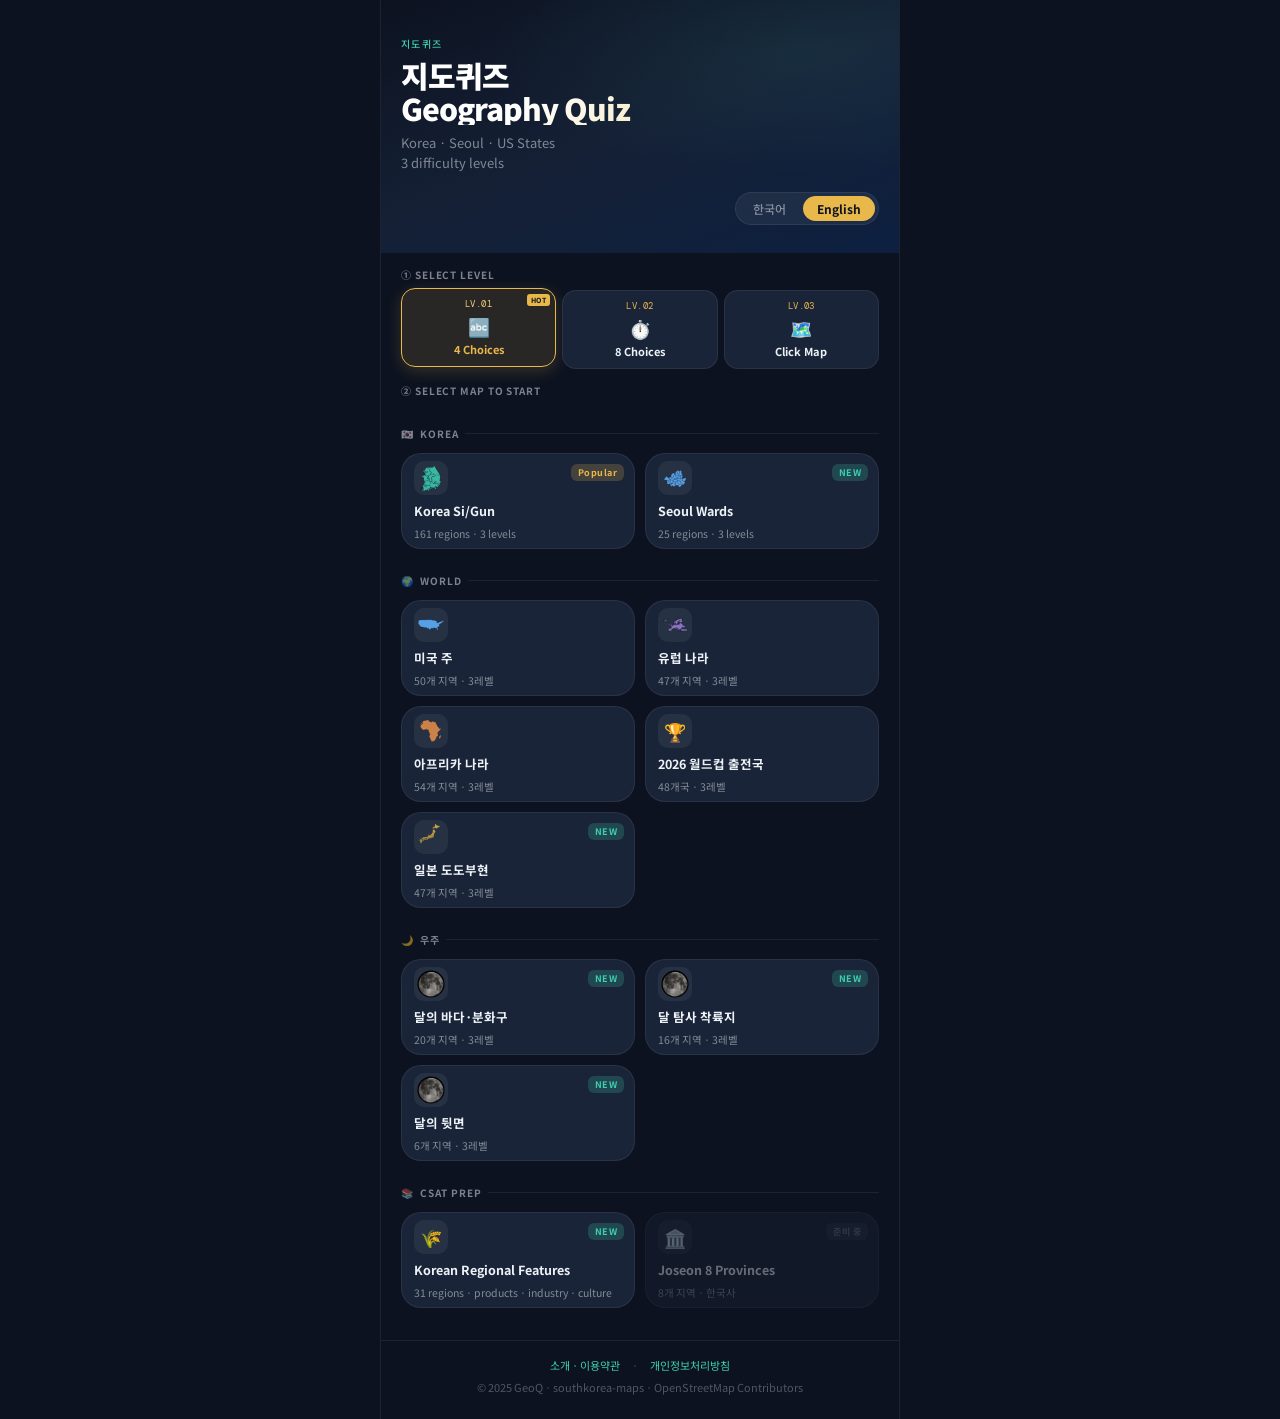
==== commit 764de5b9: "착륙지 퀴즈 통합(앞면+뒷면 인셋), 뒷면은 지형 전용으로 정리 - 달 탐사 착륙지: 창어 4·6호(뒷면)를 별도 퀴즈로 분리하지 않고   우측 하단 뒷면 인셋(오키나와 인셋과 동" ====
--- a/index.html
+++ b/index.html
@@ -233,7 +233,7 @@
         <img src="/img/icon-moon.svg" alt="달 착륙지" style="width:100%;height:100%;object-fit:contain;">
       </div>
       <div class="map-card__name" id="mn-ml">달 탐사 착륙지</div>
-      <div class="map-card__meta" id="mc-ml">14개 지역 · 3레벨</div>
+      <div class="map-card__meta" id="mc-ml">16개 지역 · 3레벨</div>
       <span class="map-card__badge badge-new" id="mb-ml">NEW</span>
     </div>
     <div class="map-card" onclick="goQuiz('moon-farside')">
@@ -350,7 +350,7 @@
     document.getElementById('mn-mo').textContent='Moon Seas & Craters';
     document.getElementById('mc-mo').textContent='20 regions · 3 levels';
     document.getElementById('mn-ml').textContent='Moon Landing Sites';
-    document.getElementById('mc-ml').textContent='14 sites · 3 levels';
+    document.getElementById('mc-ml').textContent='16 sites · 3 levels';
     document.getElementById('mn-mf').textContent='Moon Far Side';
     document.getElementById('mc-mf').textContent='6 regions · 3 levels';
     document.querySelectorAll('.badge-soon').forEach(e=>e.textContent='Soon');
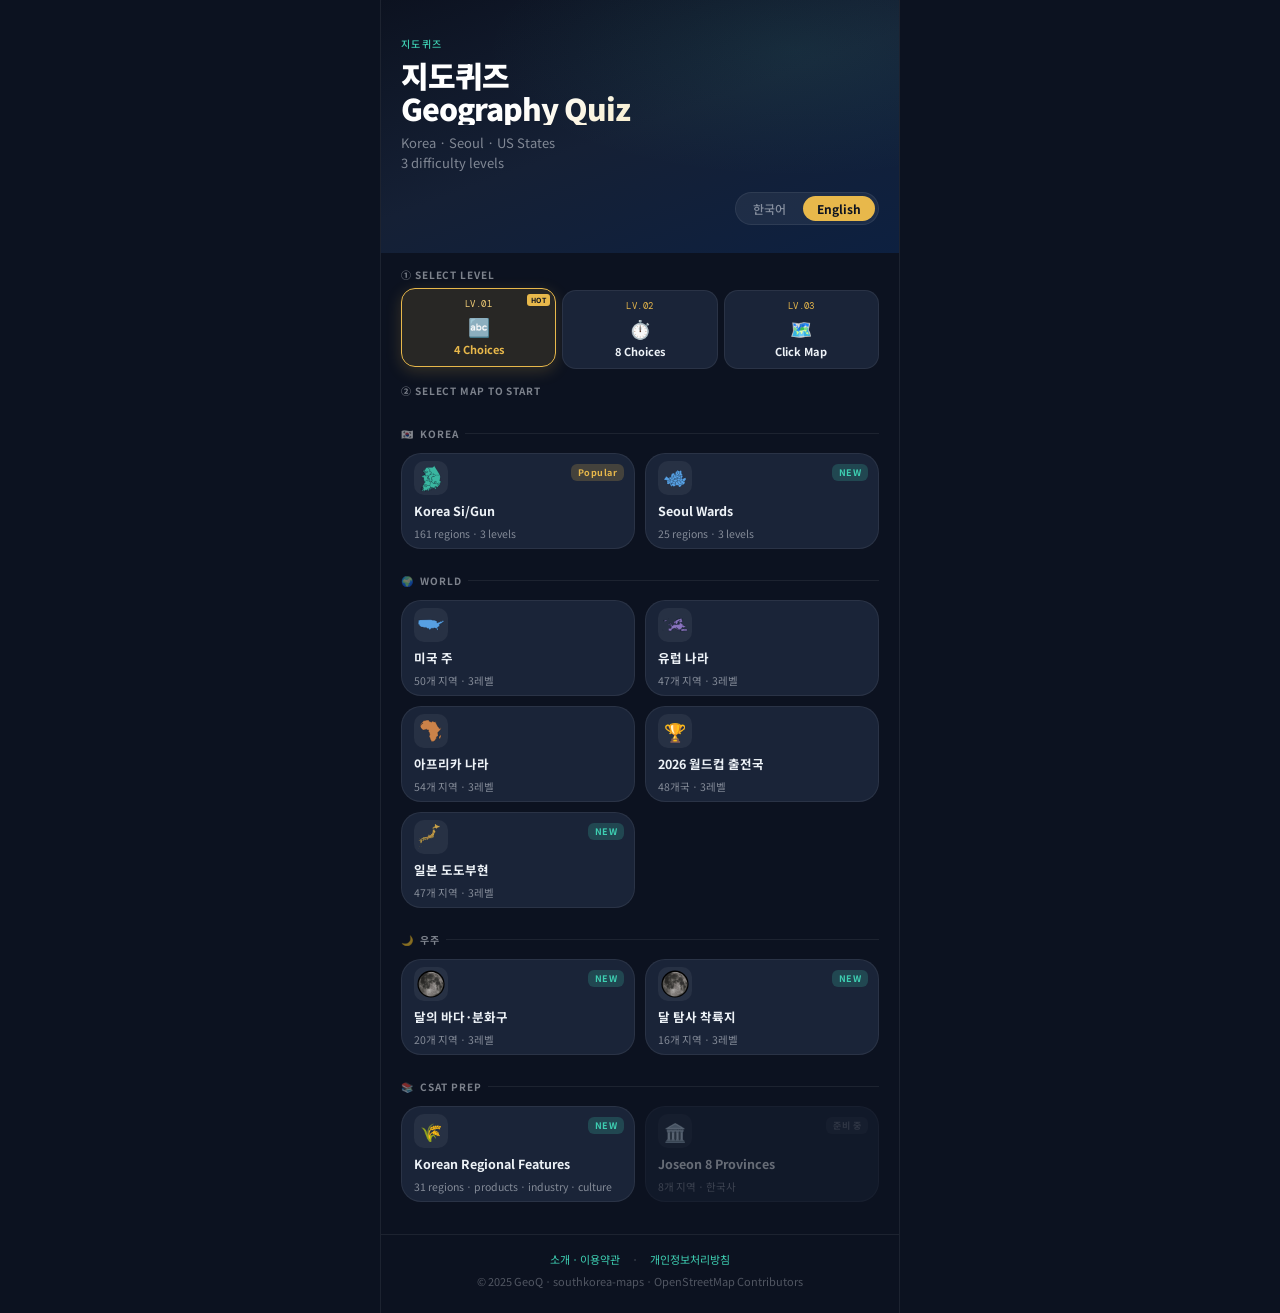
==== commit 7f8ecd9d: "달의 뒷면 퀴즈 제거 - 별도 카테고리로 분리했던 뒷면 지형 퀴즈(사우스폴-에이트켄 등 6개) 삭제 - 창어 4·6호 착륙지는 "달 탐사 착륙지" 퀴즈의 뒷면 인셋에 이미 통합되어" ====
--- a/index.html
+++ b/index.html
@@ -236,14 +236,6 @@
       <div class="map-card__meta" id="mc-ml">16개 지역 · 3레벨</div>
       <span class="map-card__badge badge-new" id="mb-ml">NEW</span>
     </div>
-    <div class="map-card" onclick="goQuiz('moon-farside')">
-      <div class="map-card__icon" style="padding:3px;">
-        <img src="/img/icon-moon.svg" alt="달 뒷면" style="width:100%;height:100%;object-fit:contain;">
-      </div>
-      <div class="map-card__name" id="mn-mf">달의 뒷면</div>
-      <div class="map-card__meta" id="mc-mf">6개 지역 · 3레벨</div>
-      <span class="map-card__badge badge-new" id="mb-mf">NEW</span>
-    </div>
   </div>
 </div>
 
@@ -351,8 +343,6 @@
     document.getElementById('mc-mo').textContent='20 regions · 3 levels';
     document.getElementById('mn-ml').textContent='Moon Landing Sites';
     document.getElementById('mc-ml').textContent='16 sites · 3 levels';
-    document.getElementById('mn-mf').textContent='Moon Far Side';
-    document.getElementById('mc-mf').textContent='6 regions · 3 levels';
     document.querySelectorAll('.badge-soon').forEach(e=>e.textContent='Soon');
   }
 })();
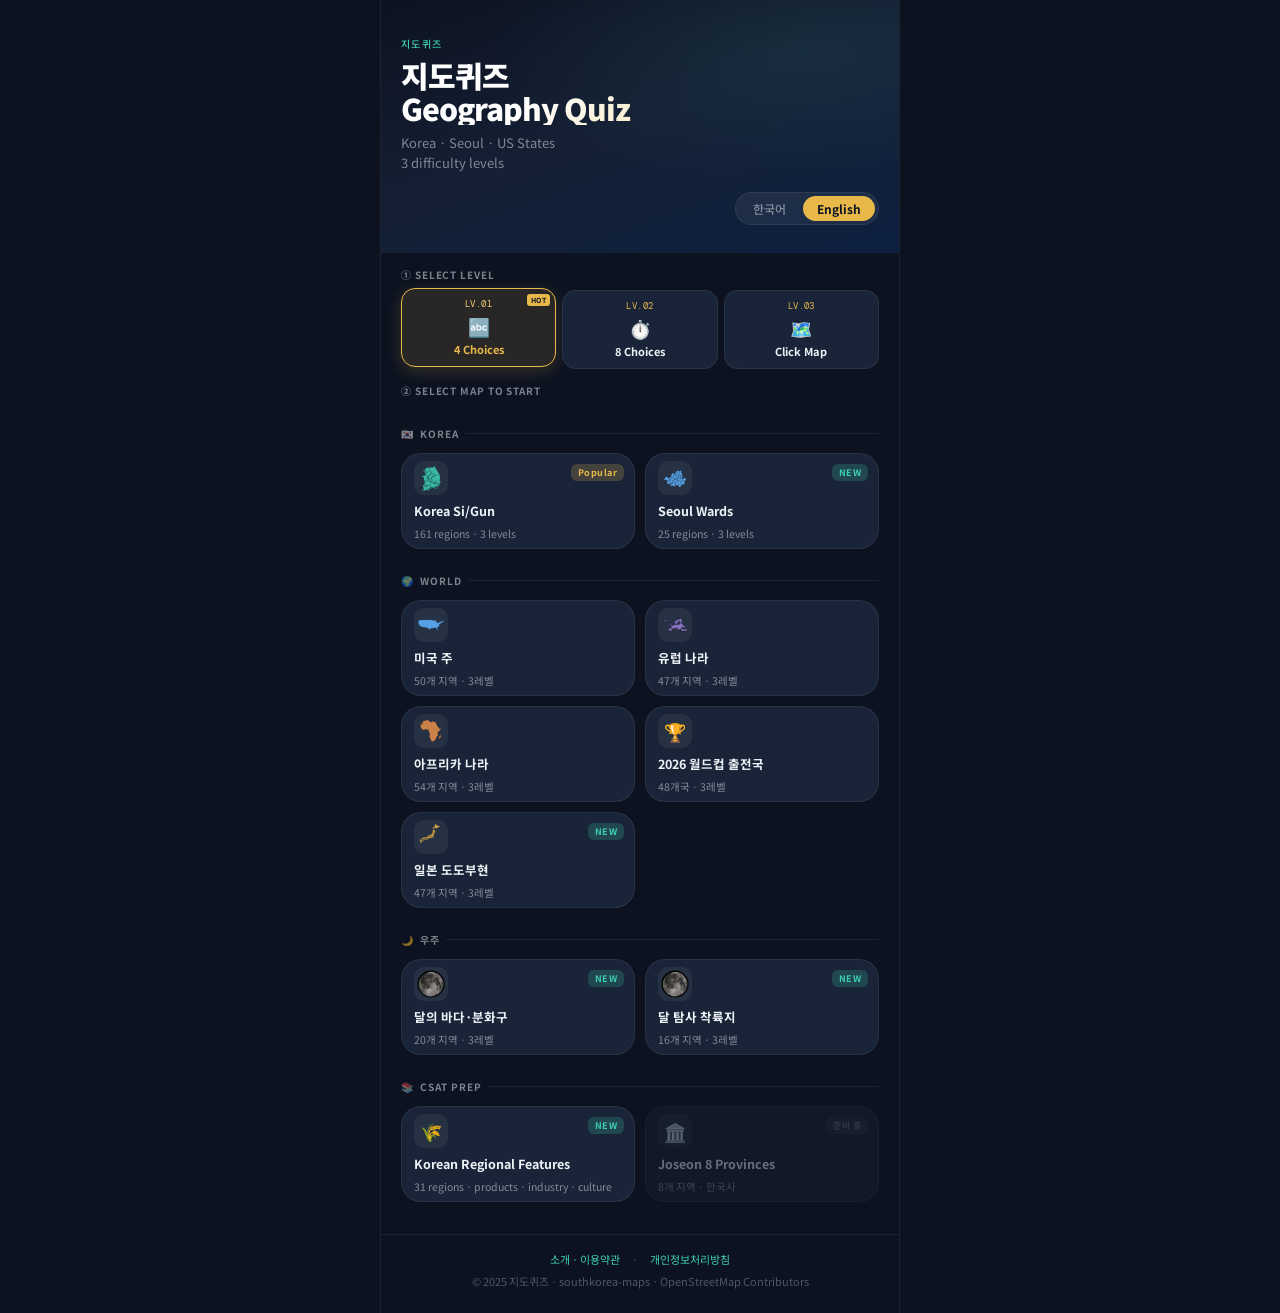
==== commit 1878eeec: "브랜드명 GeoQ → 지도퀴즈로 통일 - title, meta 태그(og:, twitter:), 구조화 데이터, 공유 텍스트,   manifest.json(name/short_na" ====
--- a/index.html
+++ b/index.html
@@ -14,9 +14,9 @@
 <meta name="viewport" content="width=device-width,initial-scale=1.0">
 <title>지도퀴즈 | 전국 시군·서울·미국·유럽·아프리카</title>
 <meta name="description" content="지도 클릭으로 배우는 무료 지리 퀴즈 게임. 수능 한국지리·세계지리 대비, 전국 161개 시군구, 서울 25개 구, 미국 50개 주, 유럽·아프리카 국가를 3가지 레벨로 도전하세요.">
-<meta name="keywords" content="지리 퀴즈, 지도 퀴즈, 수능 지리, 한국지리 퀴즈, 세계지리 퀴즈, 시군구 퀴즈, 시군구 위치, 서울 구 퀴즈, 미국 주 퀴즈, 유럽 나라 퀴즈, 아프리카 퀴즈, 지도 게임, 지리 공부, 무료 지리 게임, geography quiz, Korea map quiz, GeoQ">
+<meta name="keywords" content="지리 퀴즈, 지도 퀴즈, 수능 지리, 한국지리 퀴즈, 세계지리 퀴즈, 시군구 퀴즈, 시군구 위치, 서울 구 퀴즈, 미국 주 퀴즈, 유럽 나라 퀴즈, 아프리카 퀴즈, 지도 게임, 지리 공부, 무료 지리 게임, geography quiz, Korea map quiz, 지도퀴즈">
 <meta name="robots" content="index,follow">
-<meta name="author" content="GeoQ">
+<meta name="author" content="지도퀴즈">
 <meta name="theme-color" content="#E8B84B">
 <!-- Canonical & hreflang -->
 <link rel="canonical" href="https://korean-cityquiz01.pages.dev/">
@@ -25,7 +25,7 @@
 <link rel="alternate" hreflang="x-default" href="https://korean-cityquiz01.pages.dev/">
 <!-- Open Graph -->
 <meta property="og:type" content="website">
-<meta property="og:site_name" content="GeoQ">
+<meta property="og:site_name" content="지도퀴즈">
 <meta property="og:title" content="지도퀴즈">
 <meta property="og:description" content="수능 지리 대비 무료 지도 퀴즈! 전국 시군구·서울·미국·유럽·아프리카 3가지 레벨. 지도를 클릭하며 재미있게 공부하세요.">
 <meta property="og:url" content="https://korean-cityquiz01.pages.dev/">
@@ -65,7 +65,7 @@
   },
   "author": {
     "@type": "Organization",
-    "name": "GeoQ",
+    "name": "지도퀴즈",
     "url": "https://korean-cityquiz01.pages.dev"
   },
   "featureList": [
@@ -86,7 +86,7 @@
   "mainEntity": [
     {
       "@type": "Question",
-      "name": "GeoQ 지리 퀴즈는 무료인가요?",
+      "name": "지도퀴즈 지리 퀴즈는 무료인가요?",
       "acceptedAnswer": {"@type":"Answer","text":"네, 완전 무료입니다. 회원가입 없이 바로 플레이할 수 있습니다."}
     },
     {
@@ -264,7 +264,7 @@
     <span>·</span>
     <a href="/privacy" style="color:var(--teal);">개인정보처리방침</a>
   </div>
-  <div>© 2025 GeoQ · southkorea-maps · OpenStreetMap Contributors</div>
+  <div>© 2025 지도퀴즈 · southkorea-maps · OpenStreetMap Contributors</div>
 </footer>
 
 </div><!-- .page -->
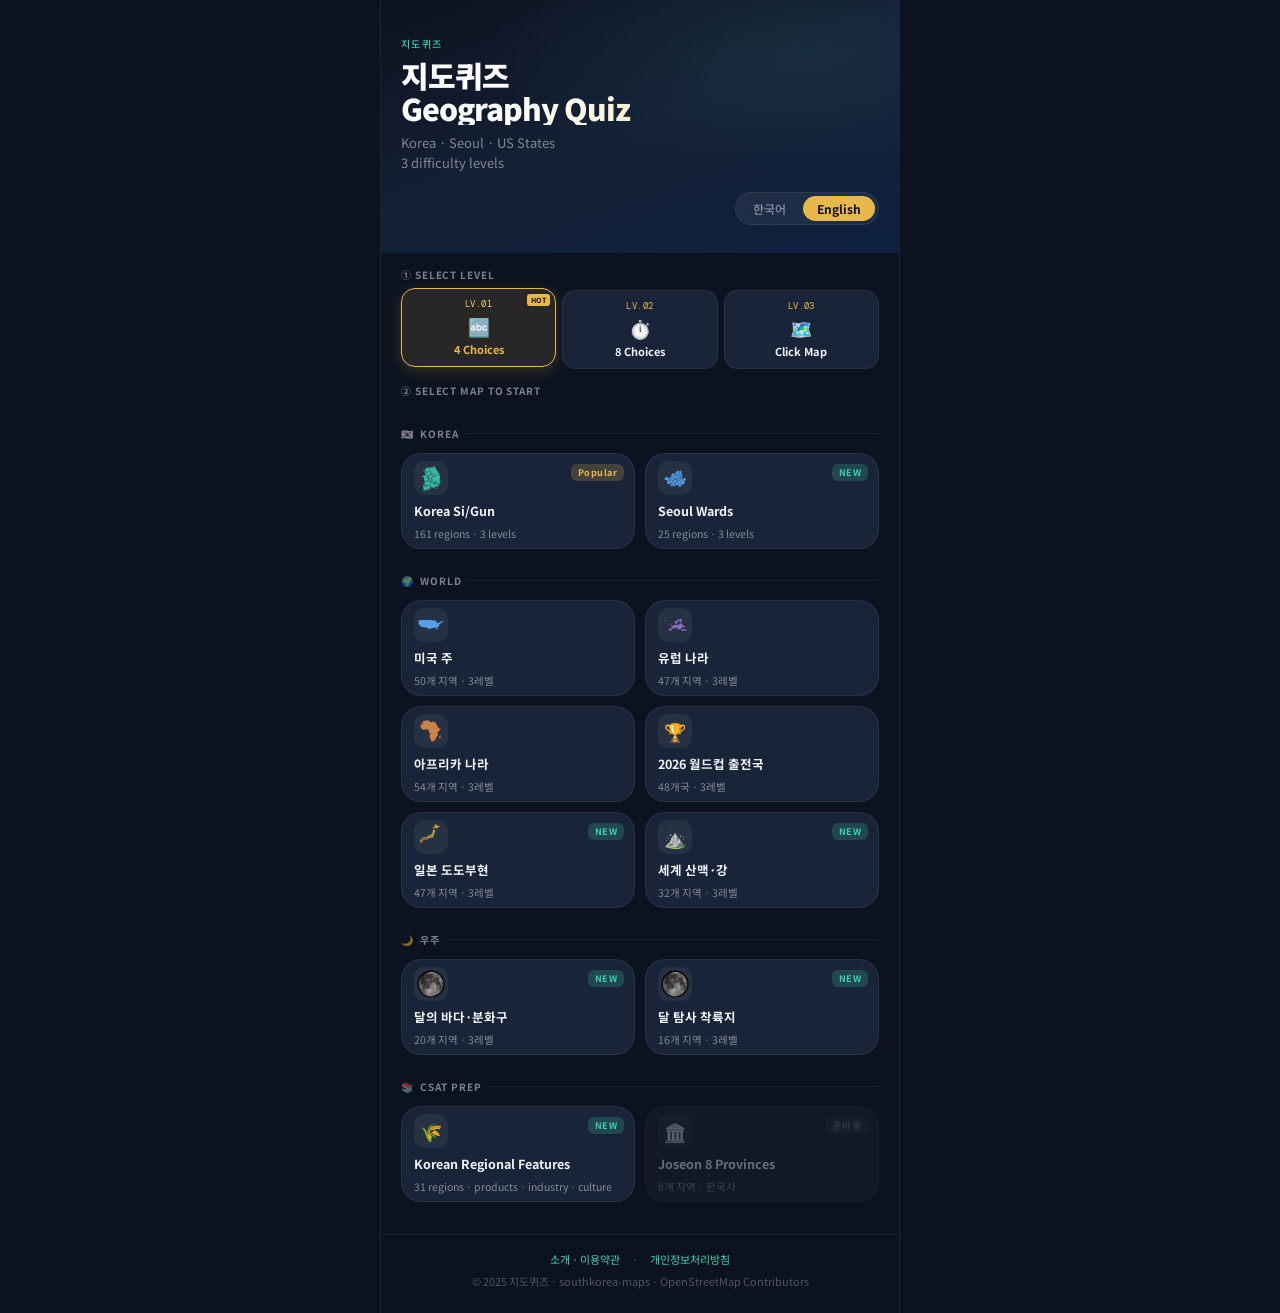
==== commit 3338e2e9: "세계 산맥·강 퀴즈 추가 (산맥 16 + 강 16, 32개 지역) - 참고 이미지(scripts/world-mountains-rivers-svg.py)의 능선 실루엣·리본   강 " ====
--- a/index.html
+++ b/index.html
@@ -213,6 +213,12 @@
       <div class="map-card__meta" id="mc-jp">47개 지역 · 3레벨</div>
       <span class="map-card__badge badge-new" id="mb-jp">NEW</span>
     </div>
+    <div class="map-card" onclick="goQuiz('world-mountains-rivers')">
+      <div class="map-card__icon">⛰️</div>
+      <div class="map-card__name" id="mn-mr">세계 산맥·강</div>
+      <div class="map-card__meta" id="mc-mr">32개 지역 · 3레벨</div>
+      <span class="map-card__badge badge-new" id="mb-mr">NEW</span>
+    </div>
   </div>
 </div>
 
--- a/css/style.css
+++ b/css/style.css
@@ -299,6 +299,7 @@
 #map-container path.correct{fill:#3ECFB2;stroke:#2BA890;stroke-width:1.2;animation:none;filter:none;}
 #map-container path.wrong  {fill:var(--coral);stroke:#cc4444;stroke-width:1.2;animation:none;filter:none;}
 #map-container path.solved {fill:rgba(62,207,178,.2);stroke:rgba(62,207,178,.3);animation:none;filter:none;}
+#map-container path[data-grp="SITE"].solved{stroke-width:2.5;filter:drop-shadow(0 0 4px rgba(62,207,178,.7));}
 /* 세계 지도 path — 기본 fill (상태 클래스·data-grp 없는 path만) */
 #map-container svg:not([viewBox="0 0 680 800"]) path:not(.active):not(.correct):not(.wrong):not(.solved):not([data-grp]){fill:rgba(255,255,255,.07);}
 
@@ -338,14 +339,31 @@
 body.lv3 #map-container path[data-grp="SITE"]:not(.active):not(.correct):not(.wrong):not(.solved):hover{fill:rgba(224,96,144,.35);stroke:rgba(255,150,190,.95);}
 /* 정답/오답 강조도 사진이 비치도록 반투명(다른 지도는 불투명 벡터라 상관없지만 달은 실사라 가려짐) */
 #map-container path[data-grp="MARE"].active,
-#map-container path[data-grp="CRATER"].active,
-#map-container path[data-grp="SITE"].active{fill:rgba(232,184,75,.32)!important;stroke:var(--gold2);stroke-width:1.5;}
+#map-container path[data-grp="CRATER"].active{fill:rgba(232,184,75,.32)!important;stroke:var(--gold2);stroke-width:1.5;}
 #map-container path[data-grp="MARE"].correct,
-#map-container path[data-grp="CRATER"].correct,
-#map-container path[data-grp="SITE"].correct{fill:rgba(62,207,178,.32)!important;stroke:#2BA890;}
+#map-container path[data-grp="CRATER"].correct{fill:rgba(62,207,178,.32)!important;stroke:#2BA890;}
 #map-container path[data-grp="MARE"].wrong,
-#map-container path[data-grp="CRATER"].wrong,
-#map-container path[data-grp="SITE"].wrong{fill:rgba(255,107,107,.32)!important;stroke:#cc4444;}
+#map-container path[data-grp="CRATER"].wrong{fill:rgba(255,107,107,.32)!important;stroke:#cc4444;}
+/* SITE(착륙지)는 아이콘이 클릭영역 위를 덮어버려 fill 강조가 거의 안 보이므로,
+   두꺼운 테두리 + 발광 효과로 아이콘 바깥쪽에서도 뚜렷하게 강조되도록 함 */
+#map-container path[data-grp="SITE"].active{
+  fill:rgba(232,184,75,.45)!important;stroke:var(--gold2);stroke-width:4;
+  filter:drop-shadow(0 0 5px var(--gold2)) drop-shadow(0 0 9px rgba(232,184,75,.9));
+}
+#map-container path[data-grp="SITE"].correct{
+  fill:rgba(62,207,178,.45)!important;stroke:#2BA890;stroke-width:4;
+  filter:drop-shadow(0 0 5px #2BA890) drop-shadow(0 0 9px rgba(62,207,178,.9));
+}
+#map-container path[data-grp="SITE"].wrong{
+  fill:rgba(255,107,107,.45)!important;stroke:#cc4444;stroke-width:4;
+  filter:drop-shadow(0 0 5px #cc4444) drop-shadow(0 0 9px rgba(255,107,107,.9));
+}
+
+/* ── 세계 산맥·강 ── */
+#map-container path[data-grp="MOUNTAIN"]:not(.active):not(.correct):not(.wrong):not(.solved){fill:rgba(232,184,75,.55);stroke:rgba(245,223,168,.7);}
+#map-container path[data-grp="RIVER"]:not(.active):not(.correct):not(.wrong):not(.solved){fill:rgba(62,207,178,.5);stroke:rgba(158,230,214,.7);}
+body.lv3 #map-container path[data-grp="MOUNTAIN"]:not(.active):not(.correct):not(.wrong):not(.solved):hover{fill:rgba(232,184,75,.8);}
+body.lv3 #map-container path[data-grp="RIVER"]:not(.active):not(.correct):not(.wrong):not(.solved):hover{fill:rgba(62,207,178,.75);}
 
 /* ── 일본 8개 지방(地方) ── */
 #map-container path[data-grp="HOKKAIDO"]{fill:rgba(74,144,217,.30);}  /* 홋카이도 */
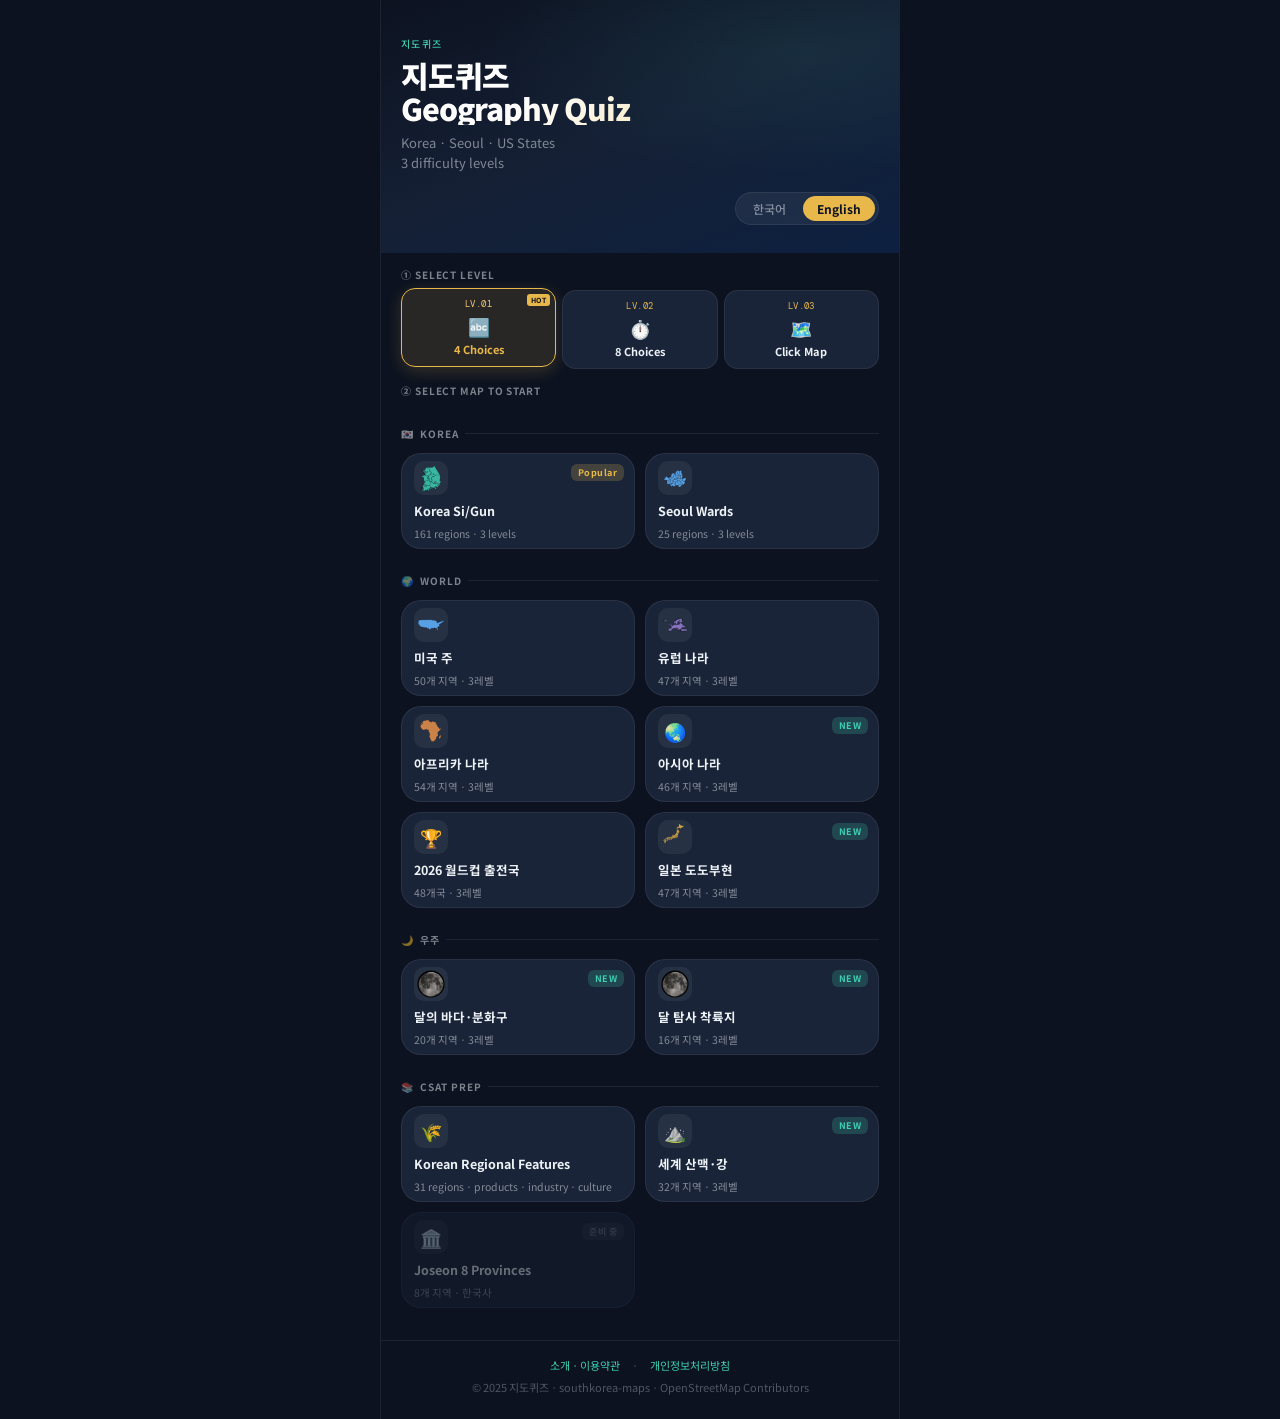
==== commit 44825f76: "아시아 나라 퀴즈 추가(46개국) + 홈 화면 정리 - Natural Earth 1:50m 국가경계(Public Domain) 기반, 실제 국경 폴리곤 사용 - 표현 불가능할 정도" ====
--- a/index.html
+++ b/index.html
@@ -170,7 +170,6 @@
       </div>
       <div class="map-card__name" id="mn-se">서울 구</div>
       <div class="map-card__meta" id="mc-se">25개 지역 · 3레벨</div>
-      <span class="map-card__badge badge-new" id="mb-se">NEW</span>
     </div>
   </div>
 </div>
@@ -200,6 +199,12 @@
       <div class="map-card__name" id="mn-af">아프리카 나라</div>
       <div class="map-card__meta" id="mc-af">54개 지역 · 3레벨</div>
     </div>
+    <div class="map-card" onclick="goQuiz('asia')">
+      <div class="map-card__icon">🌏</div>
+      <div class="map-card__name" id="mn-as">아시아 나라</div>
+      <div class="map-card__meta" id="mc-as">46개 지역 · 3레벨</div>
+      <span class="map-card__badge badge-new" id="mb-as">NEW</span>
+    </div>
     <div class="map-card" onclick="goQuiz('worldcup2026')">
       <div class="map-card__icon">🏆</div>
       <div class="map-card__name" id="mn-wc">2026 월드컵 출전국</div>
@@ -212,12 +217,6 @@
       <div class="map-card__name" id="mn-jp">일본 도도부현</div>
       <div class="map-card__meta" id="mc-jp">47개 지역 · 3레벨</div>
       <span class="map-card__badge badge-new" id="mb-jp">NEW</span>
-    </div>
-    <div class="map-card" onclick="goQuiz('world-mountains-rivers')">
-      <div class="map-card__icon">⛰️</div>
-      <div class="map-card__name" id="mn-mr">세계 산맥·강</div>
-      <div class="map-card__meta" id="mc-mr">32개 지역 · 3레벨</div>
-      <span class="map-card__badge badge-new" id="mb-mr">NEW</span>
     </div>
   </div>
 </div>
@@ -253,7 +252,12 @@
       <div class="map-card__icon">🌾</div>
       <div class="map-card__name" id="mn-sp">한국 지역 특성</div>
       <div class="map-card__meta" id="mc-sp">31개 지역 · 특산물·산업·문화</div>
-      <span class="map-card__badge badge-new" id="mb-sp">NEW</span>
+    </div>
+    <div class="map-card" onclick="goQuiz('world-mountains-rivers')">
+      <div class="map-card__icon">⛰️</div>
+      <div class="map-card__name" id="mn-mr">세계 산맥·강</div>
+      <div class="map-card__meta" id="mc-mr">32개 지역 · 3레벨</div>
+      <span class="map-card__badge badge-new" id="mb-mr">NEW</span>
     </div>
     <div class="map-card disabled">
       <div class="map-card__icon">🏛️</div>
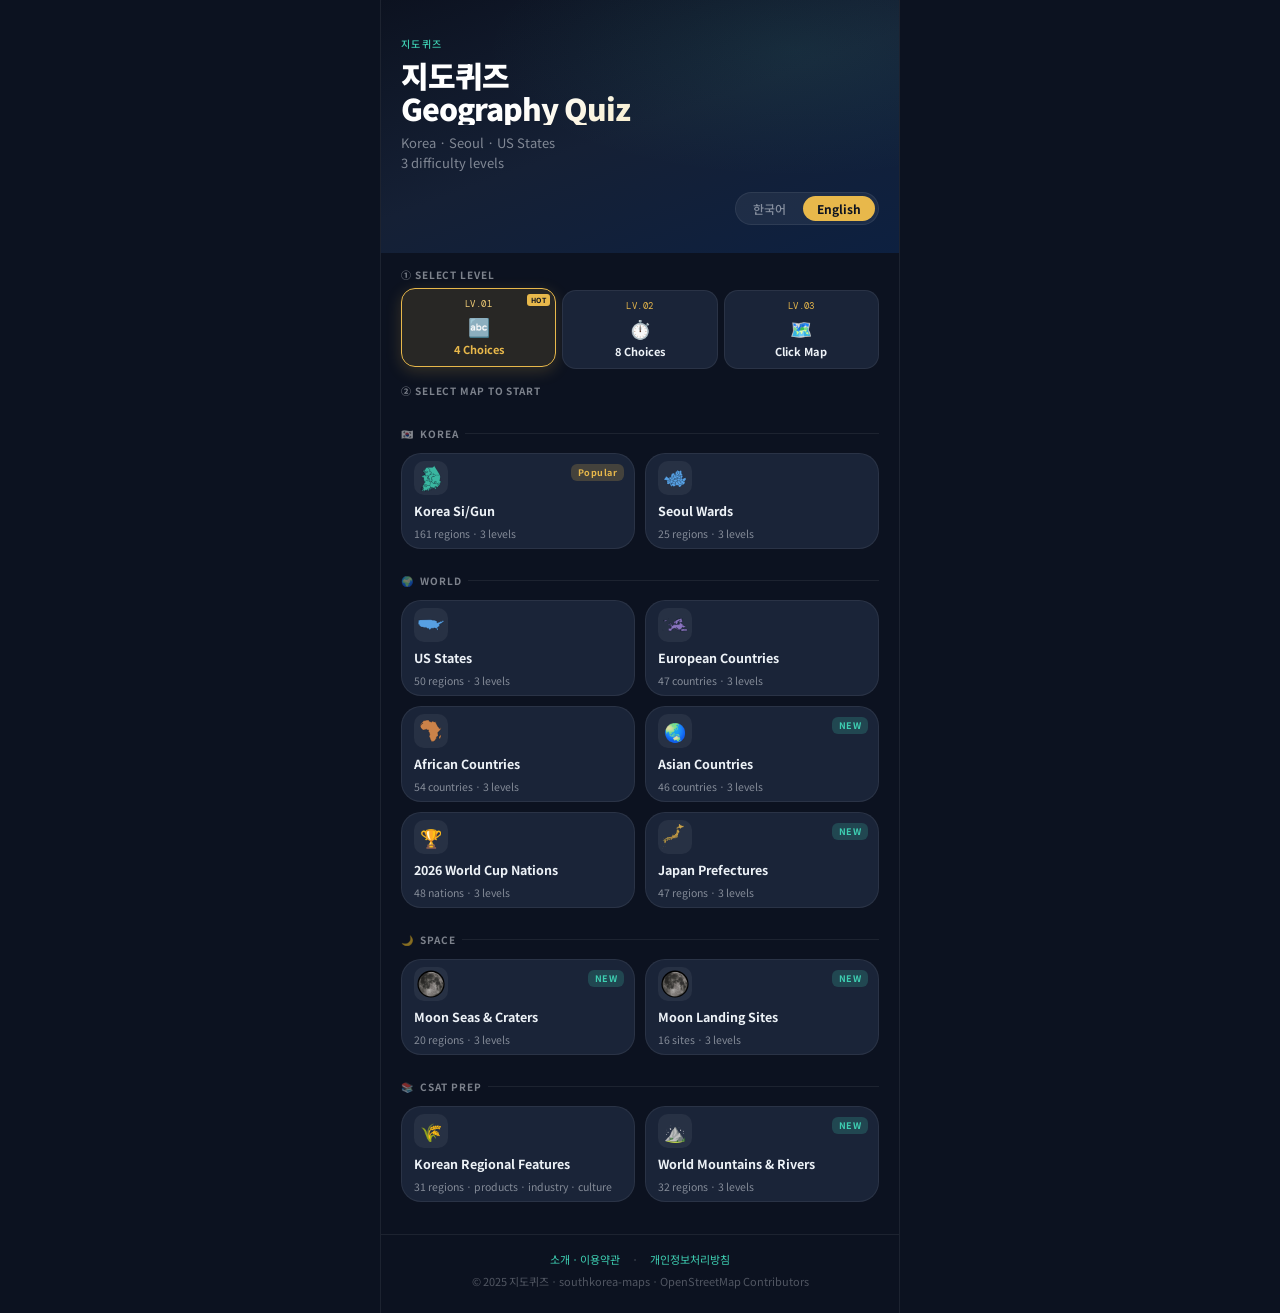
==== commit da1577dd: "'조선 팔도' 준비중 카드 제거 + 영어 전환 스크립트 오류 수정 - 이미 사라진 mn-su3/mn-su4 엘리먼트에 textContent를 대입하다   TypeError로 죽어서" ====
--- a/index.html
+++ b/index.html
@@ -259,12 +259,6 @@
       <div class="map-card__meta" id="mc-mr">32개 지역 · 3레벨</div>
       <span class="map-card__badge badge-new" id="mb-mr">NEW</span>
     </div>
-    <div class="map-card disabled">
-      <div class="map-card__icon">🏛️</div>
-      <div class="map-card__name" id="mn-su2">조선 팔도</div>
-      <div class="map-card__meta">8개 지역 · 한국사</div>
-      <span class="map-card__badge badge-soon">준비 중</span>
-    </div>
   </div>
 </div>
 
@@ -335,15 +329,16 @@
     document.getElementById('mc-se').textContent='25 regions · 3 levels';
     document.getElementById('mn-sp').textContent='Korean Regional Features';
     document.getElementById('mc-sp').textContent='31 regions · products · industry · culture';
-    document.getElementById('mn-su2').textContent='Joseon 8 Provinces';
-    document.getElementById('mn-su3').textContent='Periodic Table';
-    document.getElementById('mn-su4').textContent='Three Kingdoms';
+    document.getElementById('mn-mr').textContent='World Mountains & Rivers';
+    document.getElementById('mc-mr').textContent='32 regions · 3 levels';
     document.getElementById('mn-us').textContent='US States';
     document.getElementById('mc-us').textContent='50 regions · 3 levels';
     document.getElementById('mn-eu').textContent='European Countries';
     document.getElementById('mc-eu').textContent='47 countries · 3 levels';
     document.getElementById('mn-af').textContent='African Countries';
     document.getElementById('mc-af').textContent='54 countries · 3 levels';
+    document.getElementById('mn-as').textContent='Asian Countries';
+    document.getElementById('mc-as').textContent='46 countries · 3 levels';
     document.getElementById('mn-wc').textContent='2026 World Cup Nations';
     document.getElementById('mc-wc').textContent='48 nations · 3 levels';
     document.getElementById('mn-jp').textContent='Japan Prefectures';
